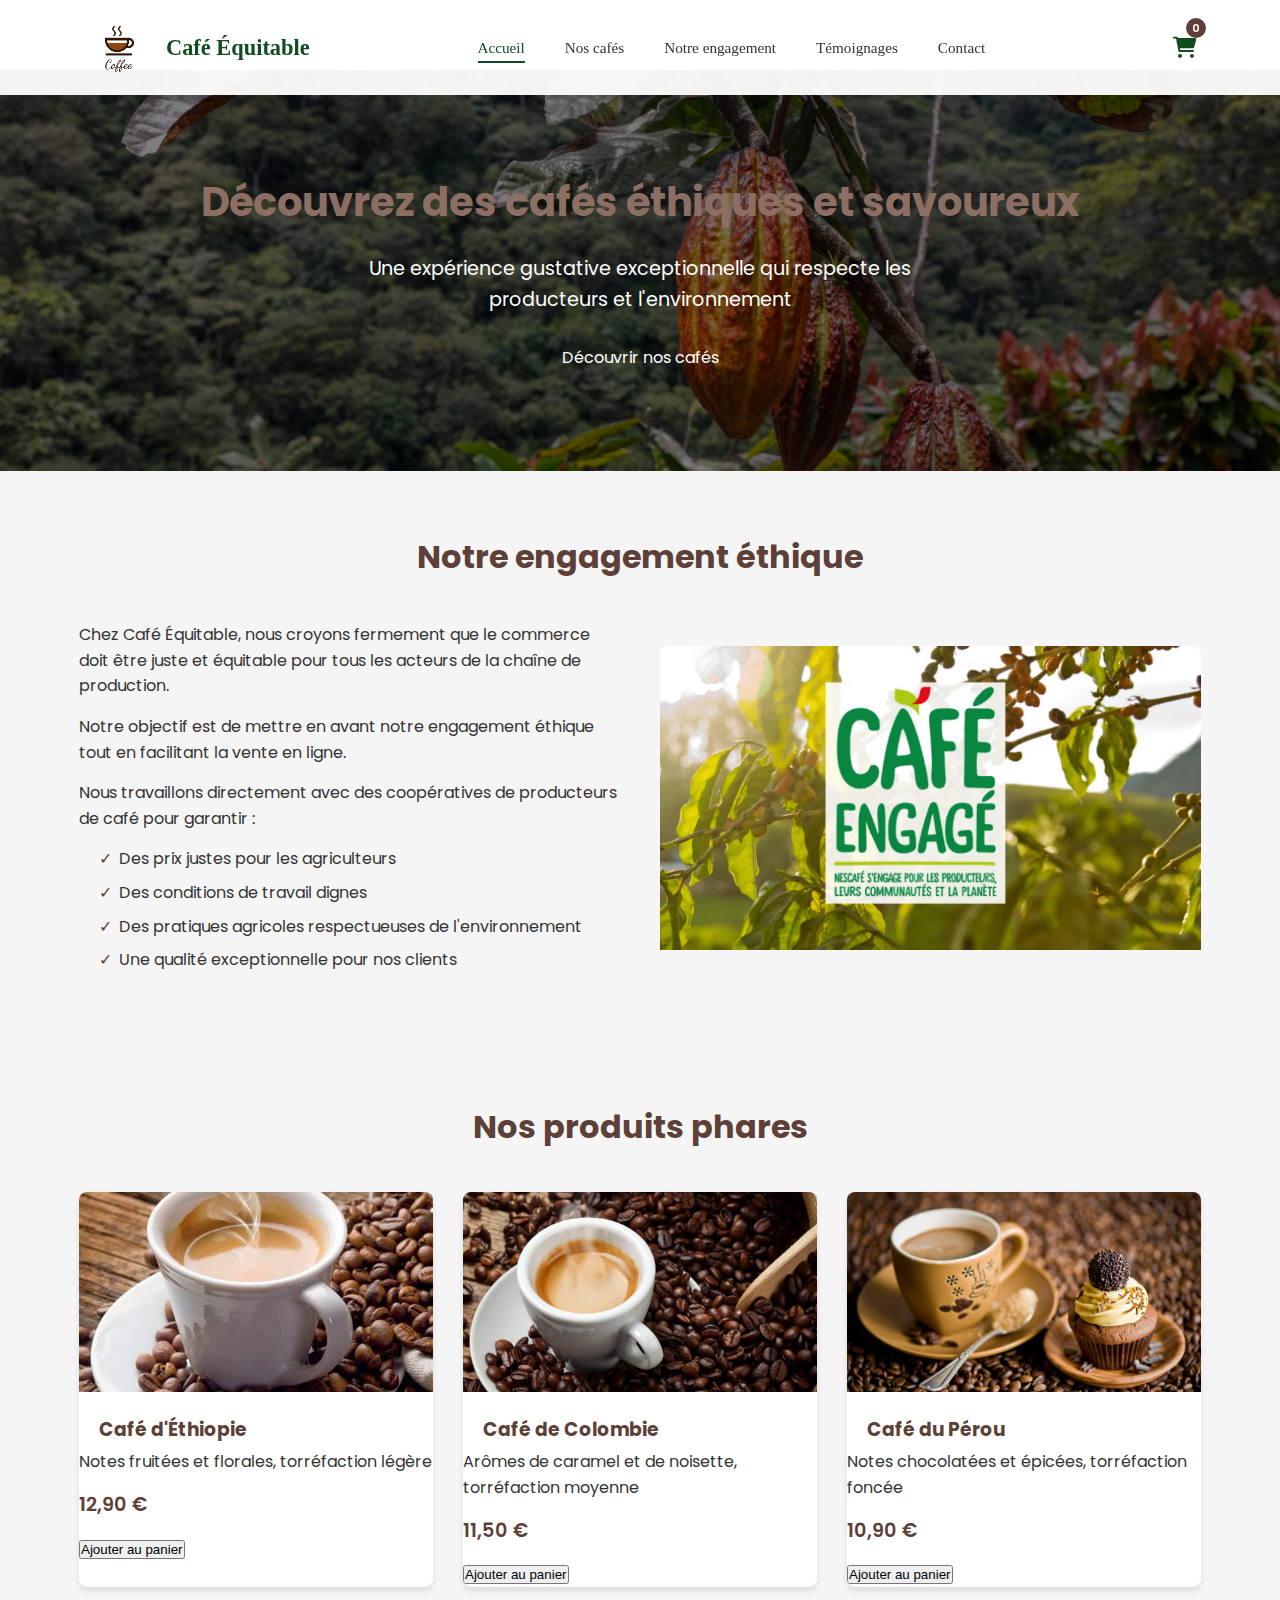
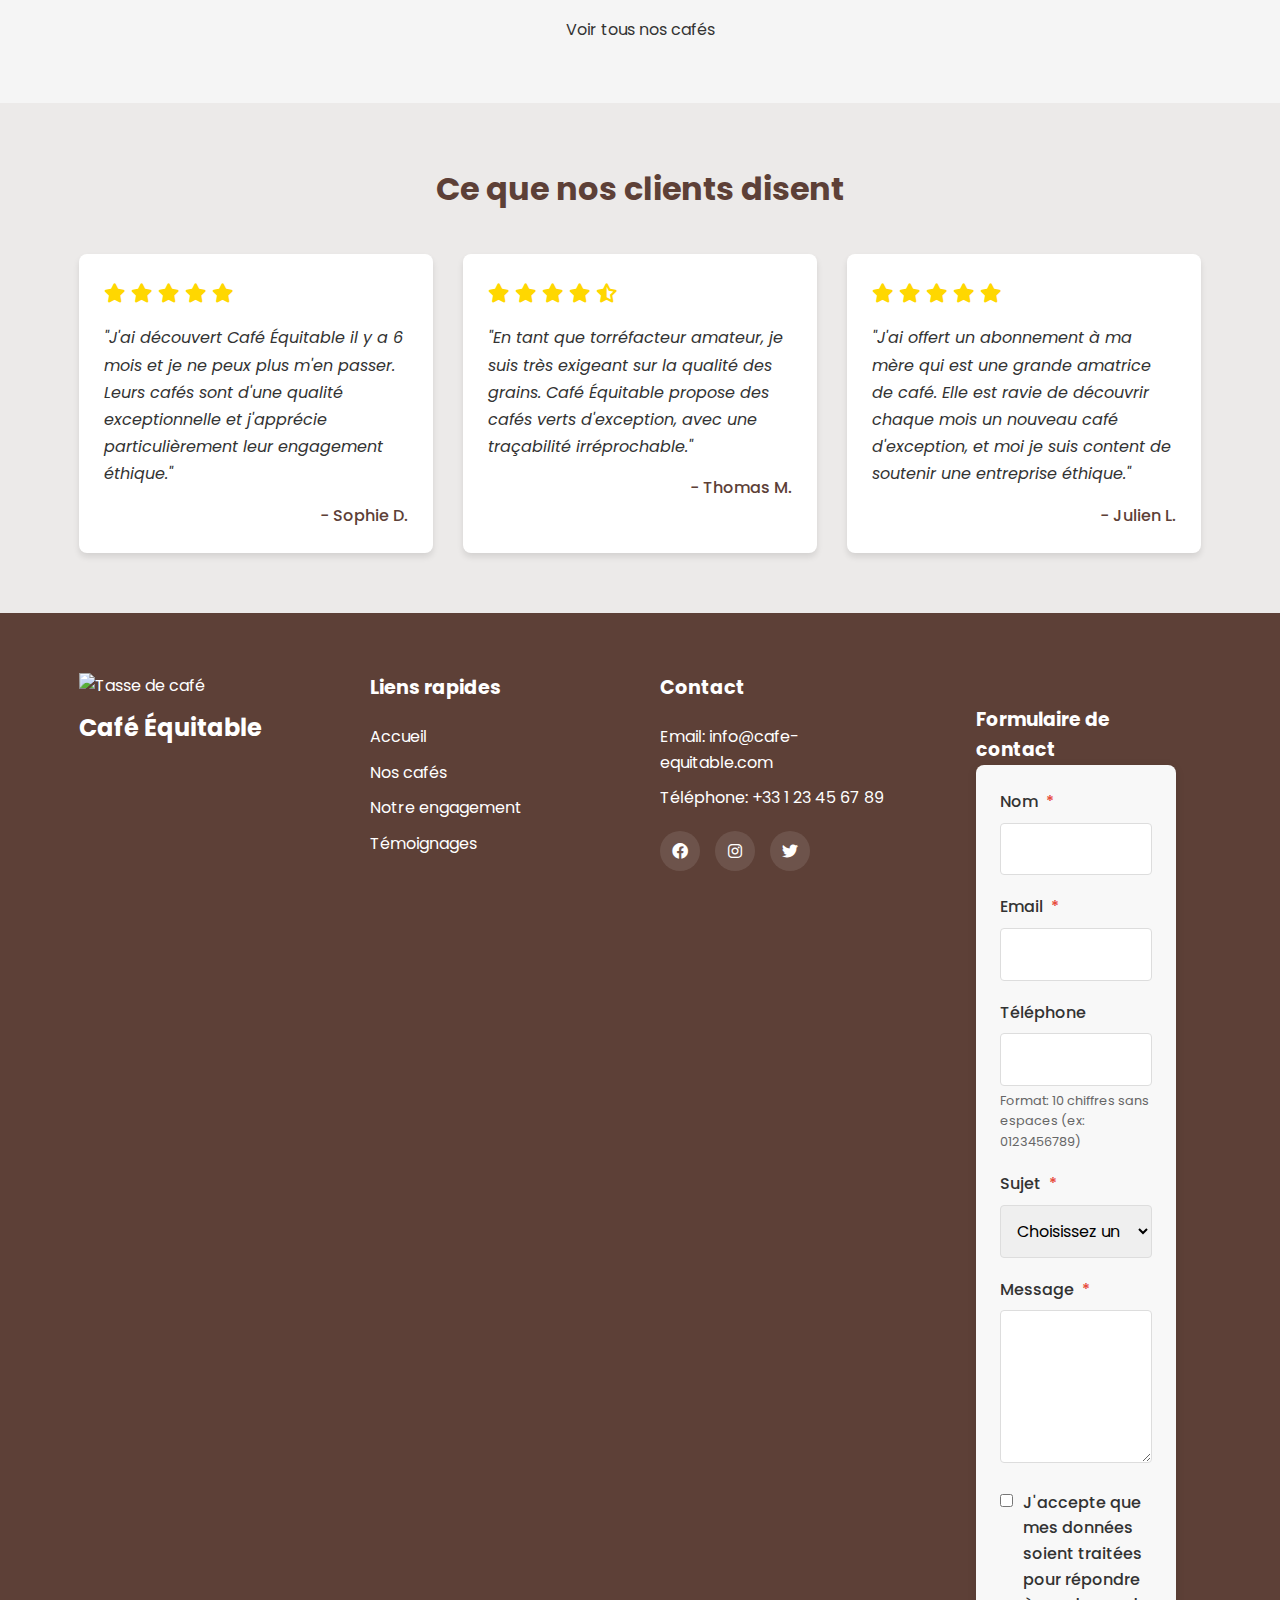
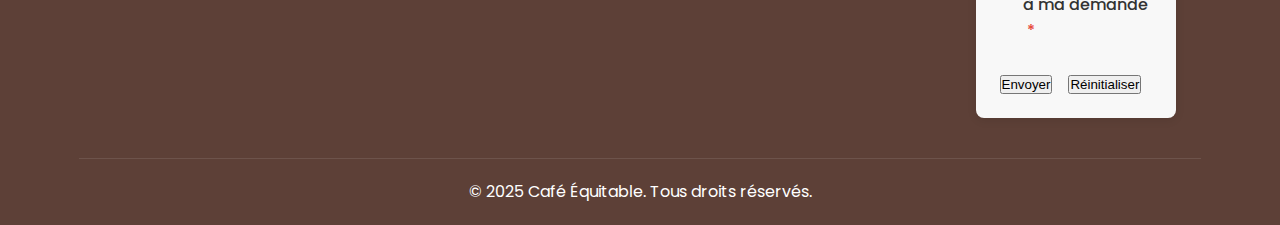
==== index.html @ 8e845d12 "form html" ====
<!DOCTYPE html>
<html lang="fr">
<head>
    <meta charset="UTF-8">
    <meta name="viewport" content="width=device-width, initial-scale=1.0">
    <title>Café Équitable - Commerce équitable et éthique</title>
    <link rel="stylesheet" href="css/styles.css">
    <link rel="stylesheet" href="./css/header.css">
    <link rel="preconnect" href="https://fonts.googleapis.com">
    <link href="https://cdn.materialdesignicons.com/7.3.67/css/materialdesignicons.min.css" rel="stylesheet">
    <link rel="preconnect" href="https://fonts.gstatic.com" crossorigin>
    <link href="https://fonts.googleapis.com/css2?family=Poppins:wght@300;400;500;600;700&display=swap" rel="stylesheet">
    <link rel="stylesheet" href="https://cdnjs.cloudflare.com/ajax/libs/font-awesome/6.0.0/css/all.min.css">

</head>
<body>
    <header>
        <div class="container">
            <div class="logo">
                <img class="logo-img" src="./css/img/logo.png" alt="" aria-hidden="true">
                <h1>Café Équitable</h1>
            </div>
            <div class="menu-toggle" id="mobile-menu">
                <span class="mdi mdi-menu"></span>
            </div>
            <nav class="navMenu">
                <ul>
                    <li><a href="index.html" class="active">Accueil</a></li>
                    <li><a href="nos-cafes.html">Nos cafés</a></li>
                    <li><a href="#about">Notre engagement</a></li>
                    <li><a href="#testimonials">Témoignages</a></li>
                    <li><a href="#contact">Contact</a></li>
                </ul>
            </nav>
            <div class="cart-icon" id="cart-icon">
                <i class="fas fa-shopping-cart"></i>
                <span class="cart-count">0</span>
            </div>
        </div>
    </header>
    <!-- Panier -->
    <!-- <div class="cart-overlay" id="cart-overlay">
        <div class="cart">
            <div class="cart-header">
                <h2>Votre panier</h2>
                <button class="close-cart" id="close-cart">
                    <i class="fas fa-times"></i>
                </button>
            </div>
            <div class="cart-items" id="cart-items">
                Les articles du panier seront ajoutés ici dynamiquement
            </div>
            <div class="cart-footer">
                <div class="cart-total">
                    <h3>Total:</h3>
                    <span id="cart-total-price">0,00 €</span>
                </div>
                <button class="btn" id="checkout-btn">Passer la commande</button>
                <button class="btn-secondary" id="clear-cart-btn">Vider le panier</button>
            </div>
        </div>
    </div> -->

    <main>
        <section class="hero">
            <div class="container">
                <h2>Découvrez des cafés éthiques et savoureux</h2>
                <p>Une expérience gustative exceptionnelle qui respecte les producteurs et l'environnement</p>
                <a href="nos-cafes.html" class="btn">Découvrir nos cafés</a>
            </div>
        </section>

        <section id="about" class="about">
            <div class="container">
                <h2>Notre engagement éthique</h2>
                <div class="about-content">
                    <div class="about-text">
                        <p>Chez Café Équitable, nous croyons fermement que le commerce doit être juste et équitable pour tous les acteurs de la chaîne de production.</p>
                        <p>Notre objectif est de mettre en avant notre engagement éthique tout en facilitant la vente en ligne.</p>
                        <p>Nous travaillons directement avec des coopératives de producteurs de café pour garantir :</p>
                        <ul>
                            <li>Des prix justes pour les agriculteurs</li>
                            <li>Des conditions de travail dignes</li>
                            <li>Des pratiques agricoles respectueuses de l'environnement</li>
                            <li>Une qualité exceptionnelle pour nos clients</li>
                        </ul>
                    </div>
                    <div class="about-image">
                        <img src="./css/img/engagement.jpg" alt="" aria-hidden="true">
                    </div>
                </div>
            </div>
        </section>

        <section class="featured-products">
            <div class="container">
                <h2>Nos produits phares</h2>
                <div class="products-grid">
                    <div class="product-card">
                        <img src="./css/img/cafe1.jpg" alt="" aria-hidden="true">
                        <h3>Café d'Éthiopie</h3>
                        <p>Notes fruitées et florales, torréfaction légère</p>
                        <p class="product-price">12,90 €</p>
                        <button class="btn- " >Ajouter au panier</button>
                    </div>
                    <div class="product-card">
                        <img src="./css/img/cafe2.jpg" alt="" aria-hidden="true">
                        <h3>Café de Colombie</h3>
                        <p>Arômes de caramel et de noisette, torréfaction moyenne</p>
                        <p class="product-price">11,50 €</p>
                        <button class="btn-secondary " >Ajouter au panier</button>
                    </div>
                    <div class="product-card">
                        <img src="./css/img/cafe3.jpg" alt="" aria-hidden="true">
                        <h3>Café du Pérou</h3>
                        <p>Notes chocolatées et épicées, torréfaction foncée</p>
                        <p class="product-price">10,90 €</p>
                        <button class="btn-secondary " >Ajouter au panier</button>
                    </div>
                </div>
                <div class="text-center">
                    <a href="nos-cafes.html" class="btn">Voir tous nos cafés</a>
                </div>
            </div>
        </section>

        <section id="testimonials" class="testimonials">
            <div class="container">
                <h2>Ce que nos clients disent</h2>
                <div class="testimonials-grid">
                    <div class="testimonial-card">
                        <div class="testimonial-rating">
                            <i class="fas fa-star"></i>
                            <i class="fas fa-star"></i>
                            <i class="fas fa-star"></i>
                            <i class="fas fa-star"></i>
                            <i class="fas fa-star"></i>
                        </div>
                        <p class="testimonial-content">"J'ai découvert Café Équitable il y a 6 mois et je ne peux plus m'en passer. Leurs cafés sont d'une qualité exceptionnelle et j'apprécie particulièrement leur engagement éthique."</p>
                        <p class="testimonial-author">- Sophie D.</p>
                    </div>
                    <div class="testimonial-card">
                        <div class="testimonial-rating">
                            <i class="fas fa-star"></i>
                            <i class="fas fa-star"></i>
                            <i class="fas fa-star"></i>
                            <i class="fas fa-star"></i>
                            <i class="fas fa-star-half-alt"></i>
                        </div>
                        <p class="testimonial-content">"En tant que torréfacteur amateur, je suis très exigeant sur la qualité des grains. Café Équitable propose des cafés verts d'exception, avec une traçabilité irréprochable."</p>
                        <p class="testimonial-author">- Thomas M.</p>
                    </div>
                    <div class="testimonial-card">
                        <div class="testimonial-rating">
                            <i class="fas fa-star"></i>
                            <i class="fas fa-star"></i>
                            <i class="fas fa-star"></i>
                            <i class="fas fa-star"></i>
                            <i class="fas fa-star"></i>
                        </div>
                        <p class="testimonial-content">"J'ai offert un abonnement à ma mère qui est une grande amatrice de café. Elle est ravie de découvrir chaque mois un nouveau café d'exception, et moi je suis content de soutenir une entreprise éthique."</p>
                        <p class="testimonial-author">- Julien L.</p>
                    </div>
                </div>
            </div>
        </section>
    </main>

    <footer id="contact">
        <div class="container">
            <div class="footer-content">
                <div class="footer-logo">
                    <img src="images/logo.png" alt="Tasse de café" class="logo-img">
                    <h2>Café Équitable</h2>
                </div>
                <div class="footer-links">
                    <h3>Liens rapides</h3>
                    <ul>
                        <li><a href="index.html">Accueil</a></li>
                        <li><a href="nos-cafes.html">Nos cafés</a></li>
                        <li><a href="#about">Notre engagement</a></li>
                        <li><a href="#testimonials">Témoignages</a></li>
                    </ul>
                </div>
                <div class="footer-contact">
                    <h3>Contact</h3>
                    <p>Email: info@cafe-equitable.com</p>
                    <p>Téléphone: +33 1 23 45 67 89</p>
                    <div class="social-media">
                        <a href="#" aria-label="Facebook"><i class="fab fa-facebook"></i></a>
                        <a href="#" aria-label="Instagram"><i class="fab fa-instagram"></i></a>
                        <a href="#" aria-label="Twitter"><i class="fab fa-twitter"></i></a>
                    </div>
                </div>
                
                <div class="contact-form-container">
                    <h3>Formulaire de contact</h3>
                    <form id="contact-form" class="contact-form" novalidate>
                        <div class="form-group">
                            <label for="name" id="name-label">Nom <span class="required" aria-hidden="true">*</span></label>
                            <input type="text" id="name" name="name" autocomplete="name" required aria-required="true" aria-describedby="name-error">
                            <div id="name-error" class="error-message" aria-live="polite"></div>
                        </div>
                        
                        <div class="form-group">
                            <label for="email" id="email-label">Email <span class="required" aria-hidden="true">*</span></label>
                            <input type="email" id="email" name="email" autocomplete="email" required aria-required="true" aria-describedby="email-error">
                            <div id="email-error" class="error-message" aria-live="polite"></div>
                        </div>
                        
                        <div class="form-group">
                            <label for="phone" id="phone-label">Téléphone</label>
                            <input type="tel" id="phone" name="phone" autocomplete="tel" pattern="[0-9]{10}" aria-describedby="phone-error phone-format">
                            <div id="phone-format" class="format-hint">Format: 10 chiffres sans espaces (ex: 0123456789)</div>
                            <div id="phone-error" class="error-message" aria-live="polite"></div>
                        </div>
                        
                        <div class="form-group">
                            <label for="subject" id="subject-label">Sujet <span class="required" aria-hidden="true">*</span></label>
                            <select id="subject" name="subject" required aria-required="true" aria-describedby="subject-error">
                                <option value="" disabled selected>Choisissez un sujet</option>
                                <option value="information">Demande d'information</option>
                                <option value="commande">Question sur une commande</option>
                                <option value="partenariat">Proposition de partenariat</option>
                                <option value="autre">Autre</option>
                            </select>
                            <div id="subject-error" class="error-message" aria-live="polite"></div>
                        </div>
                        
                        <div class="form-group">
                            <label for="message" id="message-label">Message <span class="required" aria-hidden="true">*</span></label>
                            <textarea id="message" name="message" rows="5" required aria-required="true" aria-describedby="message-error"></textarea>
                            <div id="message-error" class="error-message" aria-live="polite"></div>
                        </div>
                        
                        <div class="form-group">
                            <div class="checkbox-container">
                                <input type="checkbox" id="consent" name="consent" required aria-required="true" aria-describedby="consent-error">
                                <label for="consent" id="consent-label">J'accepte que mes données soient traitées pour répondre à ma demande <span class="required" aria-hidden="true">*</span></label>
                            </div>
                            <div id="consent-error" class="error-message" aria-live="polite"></div>
                        </div>
                        
                        <div class="form-actions">
                            <button type="submit" class="btn">Envoyer</button>
                            <button type="reset" class="btn-secondary">Réinitialiser</button>
                        </div>
                        
                        <div id="form-success" class="success-message" aria-live="assertive" hidden>Votre message a été envoyé avec succès ! Nous vous répondrons dans les plus brefs délais.</div>
                        <div id="form-error" class="form-error-message" aria-live="assertive" hidden>Une erreur s'est produite lors de l'envoi du formulaire. Veuillez réessayer.</div>
                    </form>
                </div>
            </div>
            <div class="footer-bottom">
                <p>&copy; 2025 Café Équitable. Tous droits réservés.</p>
            </div>
        </div>
    </footer>

    <!-- <a href="#" class="scroll-top" id="scroll-top">
        <i class="fas fa-arrow-up"></i>
    </a> -->

    <script src="js/main.js"></script>
    <script src="js/form-validation.js"></script>
</body>
</html>
---- css/styles.css ----
/* Ajustement pour le contenu sous le header fixe */
main {
    padding-top: 70px;
}



/* Hero section */
.hero {
    background-image: linear-gradient(rgba(0, 0, 0, 0.5), rgba(0, 0, 0, 0.5)), url('./img/foret\ cacao.jpg');
    background-size: cover;
    background-position: center;
    color: var(--light-text);
    text-align: center;
    padding: 100px 0;
}

.hero h2 {
    color: var(--secondary-color);
    font-size: 2.5rem;
    margin-bottom: 20px;
}

.hero p {
    font-size: 1.2rem;
    margin-bottom: 30px;
    max-width: 600px;
    margin-left: auto;
    margin-right: auto;
}

/* Sections générales */
section {
    padding: 60px 0;
}

section h2 {
    text-align: center;
    margin-bottom: 40px;
    color: var(--primary-color);
    font-size: 2rem;
}

/* About section */
.about-content {
    display: flex;
    align-items: center;
    gap: 40px;
}

.about-text {
    flex: 1;
}

.about-image {
    flex: 1;
    border-radius: var(--border-radius);
    overflow: hidden;
}

.about-text p {
    margin-bottom: 15px;
}

.about-text ul {
    margin-left: 20px;
    margin-top: 15px;
}

.about-text li {
    margin-bottom: 8px;
    position: relative;
    padding-left: 20px;
}

.about-text li::before {
    content: "✓";
    color: var(--primary-color);
    position: absolute;
    left: 0;
}

/* Featured products section */
.products-grid {
    display: grid;
    grid-template-columns: repeat(auto-fill, minmax(300px, 1fr));
    gap: 30px;
}

.product-card {
    background-color: var(--light-text);
    border-radius: var(--border-radius);
    overflow: hidden;
    box-shadow: var(--box-shadow);
    transition: var(--transition);
    cursor: pointer;
}

.product-card:hover {
    transform: translateY(-5px);
    box-shadow: 0 10px 20px rgba(0, 0, 0, 0.1);
}

.product-card img {
    width: 100%;
    height: 200px;
    object-fit: cover;
}

.product-card h3 {
    padding: 15px 20px 5px;
    color: var(--primary-color);
}

/* Testimonials section */
.testimonials {
    background-color: rgba(161, 136, 127, 0.1);
}

.testimonials-grid {
    display: grid;
    grid-template-columns: repeat(auto-fill, minmax(300px, 1fr));
    gap: 30px;
}

.testimonial-card {
    background-color: var(--light-text);
    border-radius: var(--border-radius);
    padding: 25px;
    box-shadow: var(--box-shadow);
    transition: var(--transition);
}

.testimonial-card:hover {
    transform: translateY(-5px);
    box-shadow: 0 10px 20px rgba(0, 0, 0, 0.1);
}

.testimonial-rating {
    color: #FFD700;
    font-size: 1.2rem;
    margin-bottom: 15px;
}

.testimonial-content {
    font-style: italic;
    margin-bottom: 15px;
    line-height: 1.7;
}

.testimonial-author {
    text-align: right;
    font-weight: 500;
    color: var(--primary-color);
}

/* Footer */
footer {
    background-color: var(--primary-color);
    color: var(--light-text);
    padding: 60px 0 20px;
}

.footer-content {
    display: grid;
    grid-template-columns: repeat(auto-fit, minmax(200px, 1fr));
    gap: 40px;
    margin-bottom: 40px;
}

.footer-logo h2 {
    margin-top: 10px;
}

.footer-links h3, .footer-contact h3 {
    margin-bottom: 20px;
    font-size: 1.2rem;
}

.footer-links ul li {
    margin-bottom: 10px;
}

.footer-links a:hover {
    opacity: 0.8;
}

.footer-contact p {
    margin-bottom: 10px;
}

.social-media {
    display: flex;
    gap: 15px;
    margin-top: 20px;
}

.social-media a {
    display: flex;
    align-items: center;
    justify-content: center;
    width: 40px;
    height: 40px;
    background-color: rgba(255, 255, 255, 0.1);
    border-radius: 50%;
    transition: var(--transition);
}

.social-media a:hover {
    background-color: rgba(255, 255, 255, 0.2);
    transform: translateY(-3px);
}

.footer-bottom {
    text-align: center;
    padding-top: 20px;
    border-top: 1px solid rgba(255, 255, 255, 0.1);
}

/* Page Nos cafés */
.page-header {
    background-color: var(--primary-color);
    color: var(--light-text);
    text-align: center;
    padding: 60px 0;
}

.filters {
    background-color: var(--light-text);
    padding: 30px 0;
    box-shadow: var(--box-shadow);
}

.filter-options {
    display: flex;
    flex-wrap: wrap;
    gap: 20px;
    align-items: flex-end;
}

.filter-group {
    flex: 1;
    min-width: 200px;
}

.filter-group label {
    display: block;
    margin-bottom: 8px;
    font-weight: 500;
}

.filter-group select {
    width: 100%;
    padding: 10px;
    border-radius: var(--border-radius);
    border: 1px solid #ddd;
    background-color: var(--light-text);
    font-family: inherit;
}

.products {
    padding-top: 40px;
}

.product-description {
    margin-bottom: 15px;
}

.product-details {
    font-size: 0.9rem;
    margin-bottom: 5px;
}

.product-price {
    font-weight: 600;
    color: var(--primary-color);
    font-size: 1.2rem;
    margin: 15px 0;
}

/* Popup styles */
.product-popup-overlay {
    display: none;
    position: fixed;
    top: 0;
    left: 0;
    width: 100%;
    height: 100%;
    background-color: rgba(0, 0, 0, 0.7);
    z-index: 1000;
    justify-content: center;
    align-items: center;
}

.product-popup {
    background-color: white;
    padding: 2rem;
    border-radius: var(--border-radius);
    max-width: 600px;
    width: 90%;
    position: relative;
    max-height: 90vh;
    overflow-y: auto;
}

.product-popup img {
    width: 100%;
    height: 300px;
    object-fit: cover;
    border-radius: var(--border-radius);
    margin-bottom: 1rem;
}

.product-popup h3 {
    font-size: 1.8rem;
    color: var(--primary-color);
    margin-bottom: 1rem;
}

.product-popup .product-description {
    margin-bottom: 1.5rem;
    line-height: 1.6;
    color: var(--text-color);
}

.product-popup .product-details {
    margin-bottom: 0.5rem;
    color: var(--text-color);
}

.product-popup .product-price {
    font-size: 1.4rem;
    font-weight: 600;
    color: var(--primary-color);
    margin: 1.5rem 0;
}

.product-popup .btn-secondary {
    width: 100%;
    margin-top: 1rem;
}

.close-popup {
    position: absolute;
    top: 1rem;
    right: 1rem;
    background: none;
    border: none;
    font-size: 1.5rem;
    cursor: pointer;
    color: var(--text-color);
    z-index: 1;
}

.close-popup:hover {
    color: var(--primary-color);
}

/* Animations pour le popup */
@keyframes fadeIn {
    from {
        opacity: 0;
    }
    to {
        opacity: 1;
    }
}

.product-popup-overlay.active {
    display: flex;
    animation: fadeIn 0.3s ease-in-out;
}

/* Animation pour l'ajout au panier */
.added-to-cart {
    animation: pulse 0.7s;
}

@keyframes pulse {
    0% {
        transform: scale(1);
    }
    50% {
        transform: scale(1.05);
    }
    100% {
        transform: scale(1);
    }
}

/* Message d'absence de résultats */
.no-results {
    text-align: center;
    padding: 30px;
    font-size: 1.1rem;
    color: var(--text-color);
}

/* Responsive */
/* Tablettes et écrans moyens */
@media (max-width: 992px) {
    .hero h2 {
        font-size: 2.2rem;
    }
    
    .about-content {
        gap: 30px;
    }
    
    .products-grid {
        grid-template-columns: repeat(auto-fill, minmax(250px, 1fr));
    }
    
    .testimonials-grid {
        grid-template-columns: repeat(auto-fill, minmax(250px, 1fr));
    }
}

/* Tablettes et mobiles */
@media (max-width: 768px) {
    header .container {
        flex-direction: row;
        flex-wrap: wrap;
    }
    
    .menu-toggle {
        display: flex;
    }
    
    nav {
        position: fixed;
        top: 0;
        right: -100%;
        width: 80%;
        max-width: 300px;
        height: 100vh;
        background-color: var(--light-text);
        box-shadow: -5px 0 15px rgba(0, 0, 0, 0.1);
        transition: var(--transition);
        z-index: 100;
        padding: 80px 20px 20px;
        overflow-y: auto;
    }
    
    nav.active {
        right: 0;
    }
    
    nav ul {
        flex-direction: column;
        gap: 15px;
    }
    
    nav ul li {
        width: 100%;
    }
    
    nav ul li a {
        display: block;
        padding: 10px;
        width: 100%;
    }
    
    .menu-toggle.active .bar:nth-child(1) {
        transform: translateY(9px) rotate(45deg);
    }
    
    .menu-toggle.active .bar:nth-child(2) {
        opacity: 0;
    }
    
    .menu-toggle.active .bar:nth-child(3) {
        transform: translateY(-9px) rotate(-45deg);
    }
    
    .about-content {
        flex-direction: column;
    }
    
    .hero {
        padding: 80px 0;
    }
    
    .hero h2 {
        font-size: 2rem;
    }
    
    .filter-options {
        flex-direction: column;
        align-items: stretch;
    }
    
    .filter-group {
        width: 100%;
    }
    
    .scroll-top {
        bottom: 20px;
        right: 20px;
        width: 40px;
        height: 40px;
    }
    
    section {
        padding: 40px 0;
    }
    
    .footer-content {
        grid-template-columns: 1fr;
        text-align: center;
    }
    
    .footer-logo {
        display: flex;
        flex-direction: column;
        align-items: center;
    }
    
    .social-media {
        justify-content: center;
    }
}

/* Petits mobiles */
@media (max-width: 480px) {
    .logo h1 {
        font-size: 1.5rem;
    }
    
    .product-card {
        min-width: 100%;
    }
    
    .hero {
        padding: 60px 0;
    }
    
    .hero h2 {
        font-size: 1.8rem;
    }
    
    section h2 {
        font-size: 1.6rem;
    }
    
    .btn, .btn-secondary {
        padding: 10px 20px;
        font-size: 0.9rem;
    }
}

/* Media queries spécifiques pour les appareils */

/* iPhone SE, iPhone XR, iPhone 12 Pro */
@media only screen and (min-device-width: 320px) and (max-device-width: 428px) and (-webkit-min-device-pixel-ratio: 2) {
    .container {
        width: 95%;
        padding: 0 10px;
    }
    
    .hero h2 {
        font-size: 1.6rem;
    }
    
    .product-card img {
        height: 180px;
    }
    
    .scroll-top {
        width: 35px;
        height: 35px;
    }
}

/* iPhone 14 Pro Max */
@media only screen and (min-device-width: 428px) and (max-device-width: 430px) and (-webkit-min-device-pixel-ratio: 3) {
    .hero h2 {
        font-size: 1.7rem;
    }
    
    .product-card img {
        height: 190px;
    }
}

/* Pixel 7 */
@media only screen and (min-device-width: 412px) and (max-device-width: 414px) and (-webkit-min-device-pixel-ratio: 2.6) {
    .hero {
        padding: 65px 0;
    }
    
    .product-card img {
        height: 185px;
    }
}

/* Samsung Galaxy S8+, S20 Ultra */
@media only screen and (min-device-width: 360px) and (max-device-width: 412px) and (-webkit-min-device-pixel-ratio: 3) {
    .logo h1 {
        font-size: 1.4rem;
    }
    
    .hero h2 {
        font-size: 1.6rem;
    }
    
    .product-card img {
        height: 170px;
    }
}

/* iPad Mini, iPad Air */
@media only screen and (min-device-width: 768px) and (max-device-width: 834px) and (-webkit-min-device-pixel-ratio: 2) {
    .products-grid {
        grid-template-columns: repeat(2, 1fr);
    }
    
    .testimonials-grid {
        grid-template-columns: repeat(2, 1fr);
    }
    
    .about-content {
        flex-direction: row;
    }
}

/* iPad Pro */
@media only screen and (min-device-width: 1024px) and (max-device-width: 1366px) and (-webkit-min-device-pixel-ratio: 2) {
    .products-grid {
        grid-template-columns: repeat(3, 1fr);
    }
    
    .testimonials-grid {
        grid-template-columns: repeat(3, 1fr);
    }
}

/* Surface Pro 7, Surface Duo */
@media only screen and (min-device-width: 720px) and (max-device-width: 1080px) and (-webkit-min-device-pixel-ratio: 2) {
    .products-grid {
        grid-template-columns: repeat(2, 1fr);
    }
    
    .about-content {
        gap: 25px;
    }
}

/* Galaxy Z Fold 5, Asus Zenbook Fold */
@media only screen and (min-device-width: 280px) and (max-device-width: 717px) and (-webkit-min-device-pixel-ratio: 3) {
    /* Styles pour l'écran extérieur plié */
    .logo h1 {
        font-size: 1.3rem;
    }
    
    .product-card img {
        height: 160px;
    }
}

@media only screen and (min-device-width: 717px) and (max-device-width: 1280px) and (-webkit-min-device-pixel-ratio: 3) {
    /* Styles pour l'écran déplié */
    .products-grid {
        grid-template-columns: repeat(2, 1fr);
    }
}

/* Samsung Galaxy A51/71 */
@media only screen and (min-device-width: 412px) and (max-device-width: 414px) and (-webkit-min-device-pixel-ratio: 2.6) {
    .hero h2 {
        font-size: 1.7rem;
    }
    
    .product-card img {
        height: 185px;
    }
}

/* Nest Hub, Nest Hub Max */
@media only screen and (min-device-width: 1024px) and (max-device-width: 1280px) and (-webkit-min-device-pixel-ratio: 1.5) {
    .products-grid {
        grid-template-columns: repeat(3, 1fr);
    }
    
    .testimonials-grid {
        grid-template-columns: repeat(3, 1fr);
    }
    
    .about-content {
        gap: 50px;
    }
}

/* Centrer le contenu */
.text-center {
    text-align: center;
    margin-top: 30px;
}

/* Media Queries */
@media (max-width: 1200px) {
    .container {
        width: 95%;
    }

    .products-grid {
        grid-template-columns: repeat(3, 1fr);
        gap: 20px;
    }
}

@media (max-width: 992px) {
    .products-grid {
        grid-template-columns: repeat(2, 1fr);
    }

    .footer-content {
        grid-template-columns: repeat(2, 1fr);
        gap: 30px;
    }

    .product-popup {
        width: 95%;
        margin: 20px;
    }
}

@media (max-width: 768px) {
    /* Header styles */
    header .container {
        padding: 10px 15px;
    }

    .logo h1 {
        font-size: 1.4rem;
    }

    .logo-img {
        width: 30px;
        height: 30px;
    }

    /* Navigation mobile */
    .menu-toggle {
        display: flex;
        flex-direction: column;
        gap: 4px;
        cursor: pointer;
    }

    .menu-toggle .bar {
        width: 25px;
        height: 3px;
        background-color: var(--primary-color);
        transition: var(--transition);
    }

    .menu-toggle.active .bar:nth-child(1) {
        transform: rotate(-45deg) translate(-5px, 6px);
    }

    .menu-toggle.active .bar:nth-child(2) {
        opacity: 0;
    }

    .menu-toggle.active .bar:nth-child(3) {
        transform: rotate(45deg) translate(-5px, -6px);
    }

    nav {
        position: fixed;
        top: 60px;
        left: -100%;
        width: 100%;
        height: calc(100vh - 60px);
        background-color: var(--light-text);
        transition: 0.3s ease-in-out;
        z-index: 99;
    }

    nav.active {
        left: 0;
    }

    nav ul {
        flex-direction: column;
        align-items: center;
        padding: 20px;
    }

    nav ul li {
        width: 100%;
        text-align: center;
        margin: 10px 0;
    }

    nav ul li a {
        display: block;
        padding: 10px;
        font-size: 1.1rem;
    }

    /* Filters section */
    .filter-options {
        flex-direction: column;
        gap: 15px;
    }

    .filter-group {
        width: 100%;
    }

    /* Products grid */
    .products-grid {
        grid-template-columns: 1fr;
        gap: 20px;
        padding: 10px;
    }

    .product-card {
        max-width: 100%;
    }

    /* Cart styles */
    .cart {
        width: 100%;
    }

    /* Popup styles */
    .product-popup {
        width: 95%;
        margin: 10px;
        padding: 15px;
        max-height: 95vh;
    }

    .product-popup img {
        height: 200px;
    }

    /* Footer styles */
    .footer-content {
        grid-template-columns: 1fr;
        text-align: center;
        gap: 30px;
    }

    .footer-logo, .footer-links, .footer-contact {
        align-items: center;
    }

    .social-media {
        justify-content: center;
    }
}

@media (max-width: 480px) {
    .container {
        width: 100%;
        padding: 0 10px;
    }

    .logo h1 {
        font-size: 1.2rem;
    }

    .page-header h2 {
        font-size: 1.8rem;
    }

    .product-card h3 {
        font-size: 1.2rem;
    }

    .product-popup h3 {
        font-size: 1.4rem;
    }

    .cart-header h2 {
        font-size: 1.4rem;
    }

    .btn, .btn-secondary {
        padding: 10px 20px;
        font-size: 0.9rem;
    }
}

/* Orientation landscape pour les mobiles */
@media (max-height: 500px) and (orientation: landscape) {
    .product-popup {
        display: grid;
        grid-template-columns: 1fr 1fr;
        gap: 20px;
        max-height: 85vh;
    }

    .product-popup img {
        height: 100%;
        margin-bottom: 0;
    }
}









/* Bouton de retour en haut */
/* .scroll-top {
    position: fixed;
    bottom: 30px;
    right: 30px;
    width: 50px;
    height: 50px;
    background-color: var(--primary-color);
    color: var(--light-text);
    border-radius: 50%;
    display: flex;
    justify-content: center;
    align-items: center;
    box-shadow: var(--box-shadow);
    opacity: 0;
    visibility: hidden;
    transition: var(--transition);
    z-index: 99;
} */

/* .scroll-top.active {
    opacity: 1;
    visibility: visible;
} */

/* .scroll-top:hover {
    background-color: var(--secondary-color);
    transform: translateY(-5px);
} */

/* Styles pour le formulaire de contact */
.contact-form-container {
    width: 100%;
    margin-top: 2rem;
    max-width: 100%;
}

.contact-form {
    background-color: #f8f8f8;
    padding: 1.5rem;
    border-radius: 8px;
    box-shadow: 0 2px 10px rgba(0, 0, 0, 0.1);
}

.form-group {
    margin-bottom: 1.2rem;
}

.form-group label {
    display: block;
    margin-bottom: 0.5rem;
    font-weight: 500;
    color: #333;
}

.form-group input,
.form-group select,
.form-group textarea {
    width: 100%;
    padding: 0.8rem;
    border: 1px solid #ddd;
    border-radius: 4px;
    font-family: 'Poppins', sans-serif;
    font-size: 1rem;
    transition: border-color 0.3s;
}

.form-group input:focus,
.form-group select:focus,
.form-group textarea:focus {
    border-color: #6B4226;
    outline: none;
    box-shadow: 0 0 0 3px rgba(107, 66, 38, 0.2);
}

.form-group input[aria-invalid="true"],
.form-group select[aria-invalid="true"],
.form-group textarea[aria-invalid="true"] {
    border-color: #e74c3c;
    background-color: #fff8f8;
}

.required {
    color: #e74c3c;
    margin-left: 4px;
}

.error-message {
    color: #e74c3c;
    font-size: 0.85rem;
    margin-top: 0.3rem;
    min-height: 1.2rem;
    display: none;
}

.error-message.active {
    display: block;
}

.format-hint {
    color: #666;
    font-size: 0.8rem;
    margin-top: 0.3rem;
}

.checkbox-container {
    display: flex;
    align-items: flex-start;
}

.checkbox-container input[type="checkbox"] {
    width: auto;
    margin-right: 10px;
    margin-top: 4px;
}

.form-actions {
    display: flex;
    gap: 1rem;
    margin-top: 1.5rem;
}

.success-message {
    background-color: #d4edda;
    color: #155724;
    padding: 1rem;
    border-radius: 4px;
    margin-top: 1rem;
    text-align: center;
}

.form-error-message {
    background-color: #f8d7da;
    color: #721c24;
    padding: 1rem;
    border-radius: 4px;
    margin-top: 1rem;
    text-align: center;
}

/* Styles responsifs pour le formulaire */
@media (min-width: 768px) {
    .contact-form-container {
        max-width: 90%;
        margin: 2rem auto 0;
    }
}

@media (min-width: 992px) {
    .contact-form-container {
        max-width: 85%;
        margin: 2rem auto 0;
    }
}

@media (min-width: 1200px) {
    .contact-form-container {
        max-width: 80%;
        margin: 2rem auto 0;
    }
}
---- css/header.css ----
/* Variables */
:root {
    --primary-color: #5D4037;
    --secondary-color: #8D6E63;
    --accent-color: #A1887F;
    --background-color: #F5F5F5;
    --text-color: #333333;
    --light-text: #FFFFFF;
    --border-radius: 8px;
    --box-shadow: 0 4px 6px rgba(0, 0, 0, 0.1);
    --transition: all 0.3s ease;
}




* {
    margin: 0;
    padding: 0;
    box-sizing: border-box;
}

html {
    scroll-behavior: smooth;
}

body {
    font-family: 'Poppins', sans-serif;
    line-height: 1.6;
    color: var(--text-color);
    background-color: var(--background-color);
    overflow-x: hidden;
}

body.menu-open {
    overflow: hidden;
}

.container {
    width: 90%;
    max-width: 1200px;
    margin: 0 auto;
    padding: 0 15px;
}

img {
    max-width: 100%;
    height: auto;
}

a {
    text-decoration: none;
    color: inherit;
    transition: var(--transition);
}

ul {
    list-style: none;
}

/* Boutons */
/* .btn, .btn-secondary {
    display: inline-block;
    padding: 12px 24px;
    border-radius: var(--border-radius);
    font-weight: 500;
    text-align: center;
    cursor: pointer;
    transition: var(--transition);
}

.btn {
    background-color: var(--primary-color);
    color: var(--light-text);
    border: none;
}

.btn:hover {
    background-color: var(--secondary-color);
    transform: translateY(-2px);
}

.btn-secondary {
    background-color: transparent;
    color: var(--primary-color);
    border: 2px solid var(--primary-color);
}

.btn-secondary:hover {
    background-color: var(--primary-color);
    color: var(--light-text);
    transform: translateY(-2px);
} */

/* Header styles */
header {
    background-color: rgba(255, 255, 255, 0.95);
    box-shadow: 0 2px 10px rgba(0, 0, 0, 0.1);
    position: fixed;
    width: 100%;
    top: 0;
    z-index: 1000;
    padding: 15px 0;
}

header .container {
    display: flex;
    justify-content: space-between;
    align-items: center;
    max-width: 1200px;
    margin: 0 auto;
    padding: 0 20px;
}

.logo {
    display: flex;
    align-items: center;
    gap: 12px;
    text-decoration: none;
}

.logo-img {
    width: 70px;
    height: auto;
    object-fit: contain;
}

.logo h1 {
    font-size: 1.4rem;
    color: #114B20;
    font-weight: 600;
    margin: 0;
    font-family: 'Klee One', cursive;
}

.navMenu {
    flex: 1;
    display: flex;
    justify-content: center;
}

.navMenu ul {
    display: flex;
    gap: 40px;
    margin: 0;
    padding: 0;
    list-style: none;
}

.navMenu ul li a {
    color: #333;
    text-decoration: none;
    font-weight: 500;
    font-size: 0.95rem;
    padding: 5px 0;
    position: relative;
    transition: color 0.3s ease;
    font-family: 'Klee One', cursive;
}

.navMenu ul li a:hover,
.navMenu ul li a.active {
    color: #114B20;
}

.navMenu ul li a::after {
    content: '';
    position: absolute;
    bottom: -2px;
    left: 0;
    width: 0;
    height: 2px;
    background-color: #114B20;
    transition: width 0.3s ease;
}

.navMenu ul li a:hover::after,
.navMenu ul li a.active::after {
    width: 100%;
}

.cart-icon {
    position: relative;
    cursor: pointer;
    margin-left: 20px;
}

.cart-icon i {
    font-size: 1.3rem;
    color: #114B20;
}

.cart-count {
    position: absolute;
    top: -8px;
    right: -10px;
    /* background-color: #114B20; */
    color: white;
    font-size: 0.7rem;
    font-weight: 600;
    width: 18px;
    height: 18px;
    border-radius: 50%;
    display: flex;
    align-items: center;
    justify-content: center;
}


/* mobile version */
.menu-toggle {
    display: none;
    flex-direction: column;
    gap: 4px;
    cursor: pointer;
    padding: 5px;
}

.menu-toggle .bar {
    width: 22px;
    height: 2px;
    background-color: #114B20;
    transition: 0.3s ease;
}


/* Icône du panier */
.cart-icon {
    position: relative;
    cursor: pointer;
    font-size: 1.5rem;
    color: var(--primary-color);
    margin-left: 20px;
    transition: var(--transition);
}

.cart-icon:hover {
    transform: scale(1.1);
}

.cart-count {
    position: absolute;
    top: -10px;
    right: -10px;
    background-color: var(--primary-color);
    color: var(--light-text);
    font-size: 0.7rem;
    width: 20px;
    height: 20px;
    border-radius: 50%;
    display: flex;
    justify-content: center;
    align-items: center;
    font-weight: 600;
}































@media (max-width: 768px) {
    header {
        padding: 12px 0;
    }

    .container{
        flex-direction: row;
    }

    .menu-toggle {
        display: flex;
        order: 1;
    }

    .logo {
        order: 2;
    }

    .logo-img{
        height: 50px;
    }

    .logo h1{
        font-size: 15px;
    }

    .cart-icon {
        order: 3;
        margin-left: 0;
    }

    nav {
        position: fixed;
        top: 62px;
        left: -100%;
        width: 100%;
        height: calc(100vh - 62px);
        background-color: white;
        transition: 0.3s ease-in-out;
        opacity: 0;
    }

    nav.active {
        left: 0;
        opacity: 1;
    }

    nav ul {
        flex-direction: column;
        align-items: center;
        padding: 40px 20px;
        gap: 25px;
    }

    nav ul li {
        width: 100%;
        text-align: center;
    }

    nav ul li a {
        font-size: 1.1rem;
        display: block;
        padding: 10px;
    }

    .menu-toggle.active .bar:nth-child(1) {
        transform: rotate(-45deg) translate(-5px, 5px);
    }

    .menu-toggle.active .bar:nth-child(2) {
        opacity: 0;
    }

    .menu-toggle.active .bar:nth-child(3) {
        transform: rotate(45deg) translate(-5px, -5px);
    }
}





/* Menu burger pour mobile */
.menu-toggle {
    display: none;
    flex-direction: column;
    justify-content: space-between;
    width: 30px;
    height: 21px;
    cursor: pointer;
    z-index: 200;
}

.menu-toggle .bar {
    height: 3px;
    width: 100%;
    background-color: var(--primary-color);
    border-radius: 10px;
    transition: var(--transition);
}
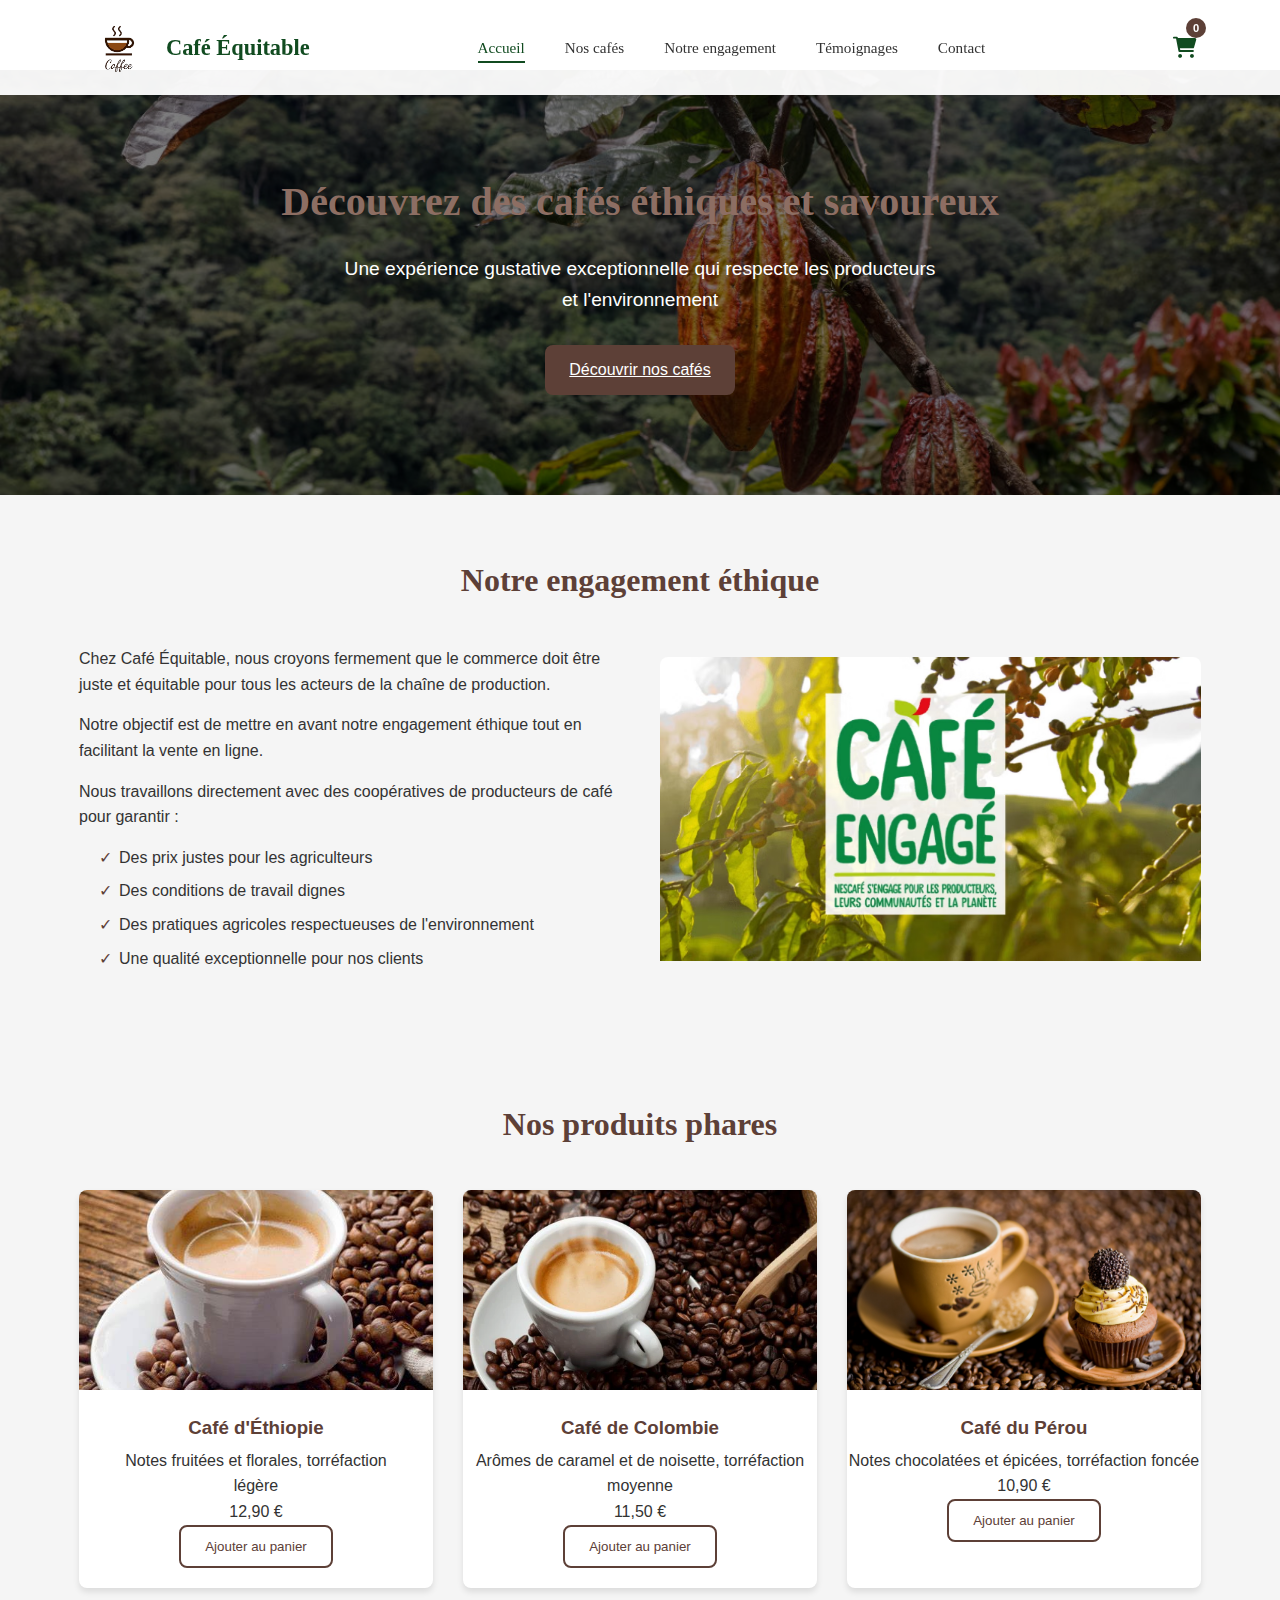
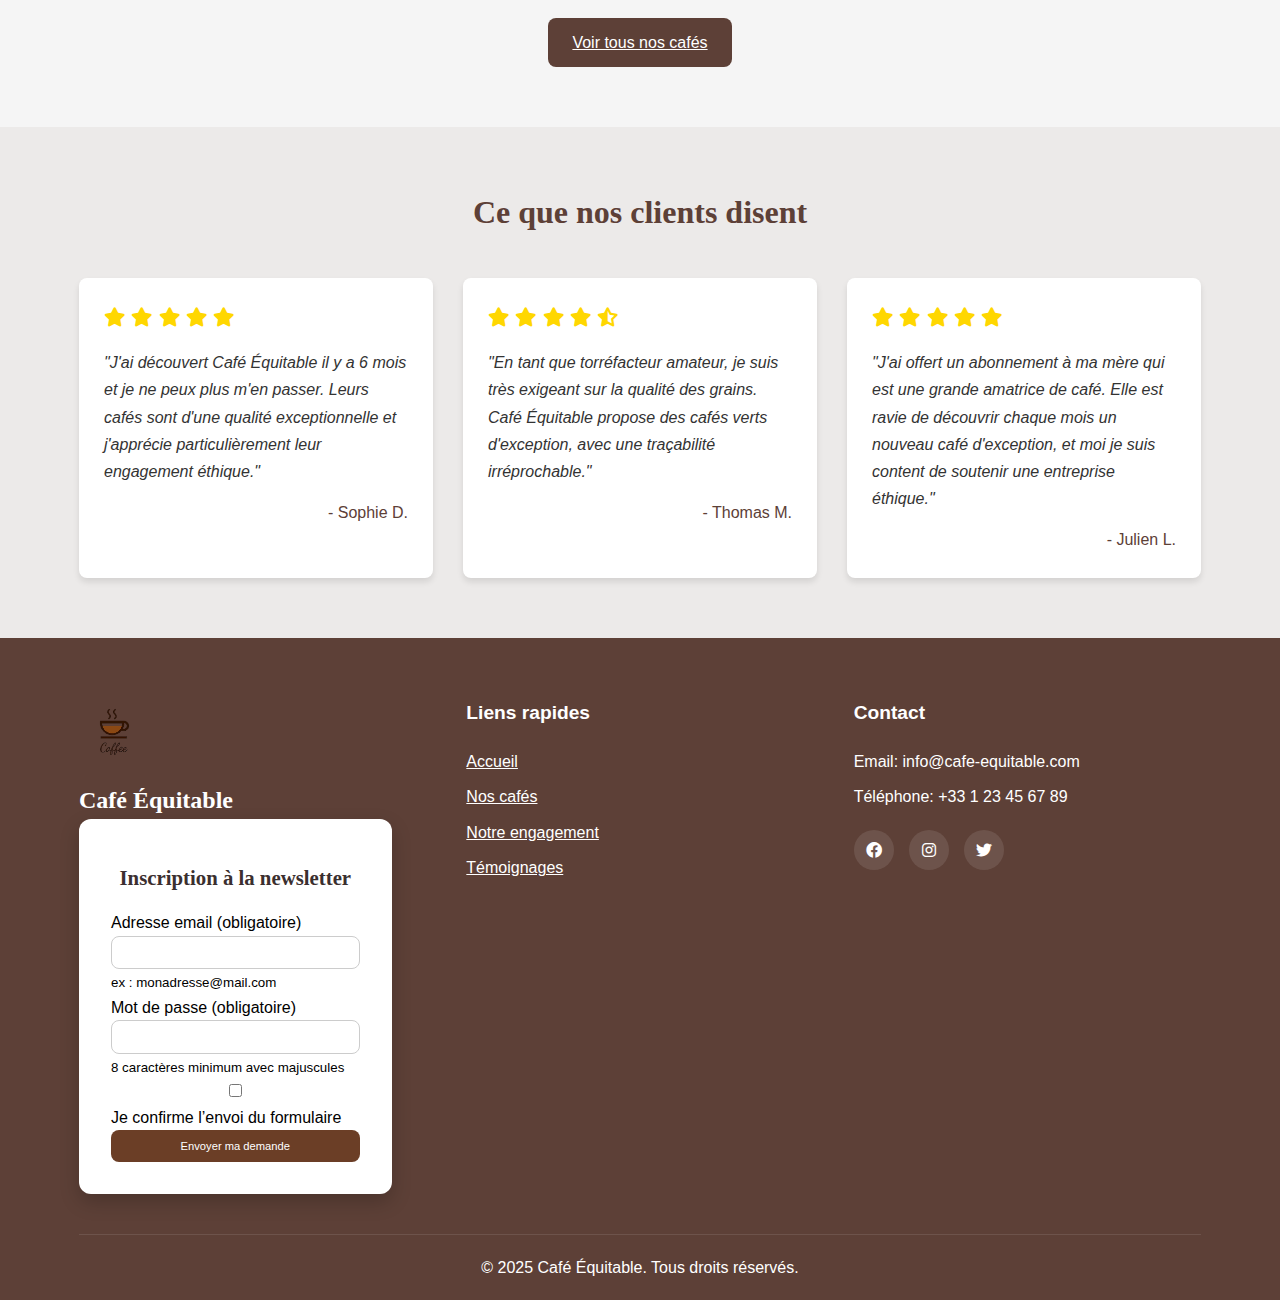
==== commit 24af23ff: "page fini" ====
--- a/index.html
+++ b/index.html
@@ -6,12 +6,12 @@
     <title>Café Équitable - Commerce équitable et éthique</title>
     <link rel="stylesheet" href="css/styles.css">
     <link rel="stylesheet" href="./css/header.css">
+    <link rel="stylesheet" href="./css/newsletter.css">
     <link rel="preconnect" href="https://fonts.googleapis.com">
     <link href="https://cdn.materialdesignicons.com/7.3.67/css/materialdesignicons.min.css" rel="stylesheet">
     <link rel="preconnect" href="https://fonts.gstatic.com" crossorigin>
     <link href="https://fonts.googleapis.com/css2?family=Poppins:wght@300;400;500;600;700&display=swap" rel="stylesheet">
     <link rel="stylesheet" href="https://cdnjs.cloudflare.com/ajax/libs/font-awesome/6.0.0/css/all.min.css">
-
 </head>
 <body>
     <header>
@@ -38,6 +38,81 @@
             </div>
         </div>
     </header>
+
+
+
+
+
+
+
+
+
+
+
+
+
+
+
+
+
+
+
+
+
+
+
+
+
+
+
+
+
+
+
+
+
+
+
+
+
+
+
+
+
+
+
+
+
+
+
+
+
+
+
+
+
+
+
+
+
+
+
+
+
+
+
+
+
+
+
+
+
+
+
+
+
+
+
     <!-- Panier -->
     <!-- <div class="cart-overlay" id="cart-overlay">
         <div class="cart">
@@ -61,6 +136,24 @@
         </div>
     </div> -->
 
+
+
+
+
+
+
+
+
+
+
+
+
+
+
+
+
+
+
     <main>
         <section class="hero">
             <div class="container">
@@ -69,6 +162,9 @@
                 <a href="nos-cafes.html" class="btn">Découvrir nos cafés</a>
             </div>
         </section>
+
+
+
 
         <section id="about" class="about">
             <div class="container">
@@ -95,40 +191,42 @@
         <section class="featured-products">
             <div class="container">
                 <h2>Nos produits phares</h2>
-                <div class="products-grid">
-                    <div class="product-card">
+                <ul class="products-grid">
+                    <li class="product-card">
                         <img src="./css/img/cafe1.jpg" alt="" aria-hidden="true">
                         <h3>Café d'Éthiopie</h3>
-                        <p>Notes fruitées et florales, torréfaction légère</p>
+                        <p>Notes fruitées et florales, torréfaction <br> légère</p>
                         <p class="product-price">12,90 €</p>
-                        <button class="btn- " >Ajouter au panier</button>
-                    </div>
-                    <div class="product-card">
+                        <button class="btn-secondary " >Ajouter au panier</button>
+                    </li>
+                    <li class="product-card">
                         <img src="./css/img/cafe2.jpg" alt="" aria-hidden="true">
                         <h3>Café de Colombie</h3>
                         <p>Arômes de caramel et de noisette, torréfaction moyenne</p>
                         <p class="product-price">11,50 €</p>
                         <button class="btn-secondary " >Ajouter au panier</button>
-                    </div>
-                    <div class="product-card">
+                    </li>
+                    <li class="product-card">
                         <img src="./css/img/cafe3.jpg" alt="" aria-hidden="true">
                         <h3>Café du Pérou</h3>
                         <p>Notes chocolatées et épicées, torréfaction foncée</p>
                         <p class="product-price">10,90 €</p>
                         <button class="btn-secondary " >Ajouter au panier</button>
-                    </div>
-                </div>
+                    </li>
+                </ul>
                 <div class="text-center">
                     <a href="nos-cafes.html" class="btn">Voir tous nos cafés</a>
                 </div>
             </div>
         </section>
+
+
 
         <section id="testimonials" class="testimonials">
             <div class="container">
                 <h2>Ce que nos clients disent</h2>
-                <div class="testimonials-grid">
-                    <div class="testimonial-card">
+                <ul class="testimonials-grid">
+                    <li class="testimonial-card">
                         <div class="testimonial-rating">
                             <i class="fas fa-star"></i>
                             <i class="fas fa-star"></i>
@@ -138,8 +236,8 @@
                         </div>
                         <p class="testimonial-content">"J'ai découvert Café Équitable il y a 6 mois et je ne peux plus m'en passer. Leurs cafés sont d'une qualité exceptionnelle et j'apprécie particulièrement leur engagement éthique."</p>
                         <p class="testimonial-author">- Sophie D.</p>
-                    </div>
-                    <div class="testimonial-card">
+                    </li>
+                    <li class="testimonial-card">
                         <div class="testimonial-rating">
                             <i class="fas fa-star"></i>
                             <i class="fas fa-star"></i>
@@ -149,8 +247,8 @@
                         </div>
                         <p class="testimonial-content">"En tant que torréfacteur amateur, je suis très exigeant sur la qualité des grains. Café Équitable propose des cafés verts d'exception, avec une traçabilité irréprochable."</p>
                         <p class="testimonial-author">- Thomas M.</p>
-                    </div>
-                    <div class="testimonial-card">
+                    </li>
+                    <li class="testimonial-card">
                         <div class="testimonial-rating">
                             <i class="fas fa-star"></i>
                             <i class="fas fa-star"></i>
@@ -160,18 +258,75 @@
                         </div>
                         <p class="testimonial-content">"J'ai offert un abonnement à ma mère qui est une grande amatrice de café. Elle est ravie de découvrir chaque mois un nouveau café d'exception, et moi je suis content de soutenir une entreprise éthique."</p>
                         <p class="testimonial-author">- Julien L.</p>
-                    </div>
-                </div>
+                    </li>
+                </ul>
             </div>
         </section>
     </main>
+
+
+
+
+
+
+
+
+
+
+
+
+
+
+
+
+
+
+
+
+
+
+
+
+
+
+
+
+
+
+
+
+
 
     <footer id="contact">
         <div class="container">
             <div class="footer-content">
                 <div class="footer-logo">
-                    <img src="images/logo.png" alt="Tasse de café" class="logo-img">
+                    <img src="./css/img/logo.png" alt="" aria-hidden="true" class="logo-img">
                     <h2>Café Équitable</h2>
+                    <!-- <button class="btn-newsletter" id="open-newsletter-btn">S’inscrire à la newsletter</button> -->
+                 <!-- Newsletter Popup -->
+                 <div class="newsletter-overlay" id="newsletter-overlay">
+                    <div class="newsletter-popup" role="dialog" aria-modal="true" aria-labelledby="newsletter-title">
+                      <h2 id="newsletter-title">Inscription à la newsletter</h2>
+                      <form id="newsletter-form">
+                        <label for="email">Adresse email (obligatoire)</label><br>
+                        <input type="email" id="email" name="email" required autocomplete="email">
+                        <small>ex : monadresse@mail.com</small><br>
+                    
+                        <label for="mdp">Mot de passe (obligatoire)</label>
+                        <input type="password" id="mdp" name="mdp" required autocomplete="current-password">
+                        <small>8 caractères minimum avec majuscules</small><br>
+                    
+                        <div id="form-error" aria-live="polite" style="color: red; display: none;">
+                          Veuillez remplir tous les champs correctement.
+                        </div>
+                    
+                            <label><input type="checkbox" required> Je confirme l’envoi du formulaire</label><br>
+                    
+                        <button type="submit">Envoyer ma demande</button>
+                      </form>
+                    </div>
+                  </div>
                 </div>
                 <div class="footer-links">
                     <h3>Liens rapides</h3>
@@ -187,70 +342,17 @@
                     <p>Email: info@cafe-equitable.com</p>
                     <p>Téléphone: +33 1 23 45 67 89</p>
                     <div class="social-media">
-                        <a href="#" aria-label="Facebook"><i class="fab fa-facebook"></i></a>
-                        <a href="#" aria-label="Instagram"><i class="fab fa-instagram"></i></a>
-                        <a href="#" aria-label="Twitter"><i class="fab fa-twitter"></i></a>
+                        <a class="reseau" href="#" aria-label="Facebook"><i class="fab fa-facebook"></i></a>
+                        <a class="reseau" href="#" aria-label="Instagram"><i class="fab fa-instagram"></i></a>
+                        <a class="reseau" href="#" aria-label="Twitter"><i class="fab fa-twitter"></i></a>
                     </div>
                 </div>
-                
-                <div class="contact-form-container">
-                    <h3>Formulaire de contact</h3>
-                    <form id="contact-form" class="contact-form" novalidate>
-                        <div class="form-group">
-                            <label for="name" id="name-label">Nom <span class="required" aria-hidden="true">*</span></label>
-                            <input type="text" id="name" name="name" autocomplete="name" required aria-required="true" aria-describedby="name-error">
-                            <div id="name-error" class="error-message" aria-live="polite"></div>
-                        </div>
-                        
-                        <div class="form-group">
-                            <label for="email" id="email-label">Email <span class="required" aria-hidden="true">*</span></label>
-                            <input type="email" id="email" name="email" autocomplete="email" required aria-required="true" aria-describedby="email-error">
-                            <div id="email-error" class="error-message" aria-live="polite"></div>
-                        </div>
-                        
-                        <div class="form-group">
-                            <label for="phone" id="phone-label">Téléphone</label>
-                            <input type="tel" id="phone" name="phone" autocomplete="tel" pattern="[0-9]{10}" aria-describedby="phone-error phone-format">
-                            <div id="phone-format" class="format-hint">Format: 10 chiffres sans espaces (ex: 0123456789)</div>
-                            <div id="phone-error" class="error-message" aria-live="polite"></div>
-                        </div>
-                        
-                        <div class="form-group">
-                            <label for="subject" id="subject-label">Sujet <span class="required" aria-hidden="true">*</span></label>
-                            <select id="subject" name="subject" required aria-required="true" aria-describedby="subject-error">
-                                <option value="" disabled selected>Choisissez un sujet</option>
-                                <option value="information">Demande d'information</option>
-                                <option value="commande">Question sur une commande</option>
-                                <option value="partenariat">Proposition de partenariat</option>
-                                <option value="autre">Autre</option>
-                            </select>
-                            <div id="subject-error" class="error-message" aria-live="polite"></div>
-                        </div>
-                        
-                        <div class="form-group">
-                            <label for="message" id="message-label">Message <span class="required" aria-hidden="true">*</span></label>
-                            <textarea id="message" name="message" rows="5" required aria-required="true" aria-describedby="message-error"></textarea>
-                            <div id="message-error" class="error-message" aria-live="polite"></div>
-                        </div>
-                        
-                        <div class="form-group">
-                            <div class="checkbox-container">
-                                <input type="checkbox" id="consent" name="consent" required aria-required="true" aria-describedby="consent-error">
-                                <label for="consent" id="consent-label">J'accepte que mes données soient traitées pour répondre à ma demande <span class="required" aria-hidden="true">*</span></label>
-                            </div>
-                            <div id="consent-error" class="error-message" aria-live="polite"></div>
-                        </div>
-                        
-                        <div class="form-actions">
-                            <button type="submit" class="btn">Envoyer</button>
-                            <button type="reset" class="btn-secondary">Réinitialiser</button>
-                        </div>
-                        
-                        <div id="form-success" class="success-message" aria-live="assertive" hidden>Votre message a été envoyé avec succès ! Nous vous répondrons dans les plus brefs délais.</div>
-                        <div id="form-error" class="form-error-message" aria-live="assertive" hidden>Une erreur s'est produite lors de l'envoi du formulaire. Veuillez réessayer.</div>
-                    </form>
-                </div>
-            </div>
+            </div>
+            
+            
+            
+           
+  
             <div class="footer-bottom">
                 <p>&copy; 2025 Café Équitable. Tous droits réservés.</p>
             </div>
@@ -260,8 +362,6 @@
     <!-- <a href="#" class="scroll-top" id="scroll-top">
         <i class="fas fa-arrow-up"></i>
     </a> -->
-
-    <script src="js/main.js"></script>
-    <script src="js/form-validation.js"></script>
 </body>
+<script src="./js/newsletter.js"></script>
 </html>
--- a/css/styles.css
+++ b/css/styles.css
@@ -94,6 +94,8 @@
     box-shadow: var(--box-shadow);
     transition: var(--transition);
     cursor: pointer;
+    text-align: center;
+    padding-bottom: 20px;
 }
 
 .product-card:hover {
@@ -204,6 +206,7 @@
     background-color: rgba(255, 255, 255, 0.1);
     border-radius: 50%;
     transition: var(--transition);
+    text-decoration: none;
 }
 
 .social-media a:hover {
@@ -218,175 +221,7 @@
 }
 
 /* Page Nos cafés */
-.page-header {
-    background-color: var(--primary-color);
-    color: var(--light-text);
-    text-align: center;
-    padding: 60px 0;
-}
-
-.filters {
-    background-color: var(--light-text);
-    padding: 30px 0;
-    box-shadow: var(--box-shadow);
-}
-
-.filter-options {
-    display: flex;
-    flex-wrap: wrap;
-    gap: 20px;
-    align-items: flex-end;
-}
-
-.filter-group {
-    flex: 1;
-    min-width: 200px;
-}
-
-.filter-group label {
-    display: block;
-    margin-bottom: 8px;
-    font-weight: 500;
-}
-
-.filter-group select {
-    width: 100%;
-    padding: 10px;
-    border-radius: var(--border-radius);
-    border: 1px solid #ddd;
-    background-color: var(--light-text);
-    font-family: inherit;
-}
-
-.products {
-    padding-top: 40px;
-}
-
-.product-description {
-    margin-bottom: 15px;
-}
-
-.product-details {
-    font-size: 0.9rem;
-    margin-bottom: 5px;
-}
-
-.product-price {
-    font-weight: 600;
-    color: var(--primary-color);
-    font-size: 1.2rem;
-    margin: 15px 0;
-}
-
-/* Popup styles */
-.product-popup-overlay {
-    display: none;
-    position: fixed;
-    top: 0;
-    left: 0;
-    width: 100%;
-    height: 100%;
-    background-color: rgba(0, 0, 0, 0.7);
-    z-index: 1000;
-    justify-content: center;
-    align-items: center;
-}
-
-.product-popup {
-    background-color: white;
-    padding: 2rem;
-    border-radius: var(--border-radius);
-    max-width: 600px;
-    width: 90%;
-    position: relative;
-    max-height: 90vh;
-    overflow-y: auto;
-}
-
-.product-popup img {
-    width: 100%;
-    height: 300px;
-    object-fit: cover;
-    border-radius: var(--border-radius);
-    margin-bottom: 1rem;
-}
-
-.product-popup h3 {
-    font-size: 1.8rem;
-    color: var(--primary-color);
-    margin-bottom: 1rem;
-}
-
-.product-popup .product-description {
-    margin-bottom: 1.5rem;
-    line-height: 1.6;
-    color: var(--text-color);
-}
-
-.product-popup .product-details {
-    margin-bottom: 0.5rem;
-    color: var(--text-color);
-}
-
-.product-popup .product-price {
-    font-size: 1.4rem;
-    font-weight: 600;
-    color: var(--primary-color);
-    margin: 1.5rem 0;
-}
-
-.product-popup .btn-secondary {
-    width: 100%;
-    margin-top: 1rem;
-}
-
-.close-popup {
-    position: absolute;
-    top: 1rem;
-    right: 1rem;
-    background: none;
-    border: none;
-    font-size: 1.5rem;
-    cursor: pointer;
-    color: var(--text-color);
-    z-index: 1;
-}
-
-.close-popup:hover {
-    color: var(--primary-color);
-}
-
-/* Animations pour le popup */
-@keyframes fadeIn {
-    from {
-        opacity: 0;
-    }
-    to {
-        opacity: 1;
-    }
-}
-
-.product-popup-overlay.active {
-    display: flex;
-    animation: fadeIn 0.3s ease-in-out;
-}
-
-/* Animation pour l'ajout au panier */
-.added-to-cart {
-    animation: pulse 0.7s;
-}
-
-@keyframes pulse {
-    0% {
-        transform: scale(1);
-    }
-    50% {
-        transform: scale(1.05);
-    }
-    100% {
-        transform: scale(1);
-    }
-}
+
 
 /* Message d'absence de résultats */
 .no-results {
@@ -937,136 +772,4 @@
 /* .scroll-top:hover {
     background-color: var(--secondary-color);
     transform: translateY(-5px);
-} */
-
-/* Styles pour le formulaire de contact */
-.contact-form-container {
-    width: 100%;
-    margin-top: 2rem;
-    max-width: 100%;
-}
-
-.contact-form {
-    background-color: #f8f8f8;
-    padding: 1.5rem;
-    border-radius: 8px;
-    box-shadow: 0 2px 10px rgba(0, 0, 0, 0.1);
-}
-
-.form-group {
-    margin-bottom: 1.2rem;
-}
-
-.form-group label {
-    display: block;
-    margin-bottom: 0.5rem;
-    font-weight: 500;
-    color: #333;
-}
-
-.form-group input,
-.form-group select,
-.form-group textarea {
-    width: 100%;
-    padding: 0.8rem;
-    border: 1px solid #ddd;
-    border-radius: 4px;
-    font-family: 'Poppins', sans-serif;
-    font-size: 1rem;
-    transition: border-color 0.3s;
-}
-
-.form-group input:focus,
-.form-group select:focus,
-.form-group textarea:focus {
-    border-color: #6B4226;
-    outline: none;
-    box-shadow: 0 0 0 3px rgba(107, 66, 38, 0.2);
-}
-
-.form-group input[aria-invalid="true"],
-.form-group select[aria-invalid="true"],
-.form-group textarea[aria-invalid="true"] {
-    border-color: #e74c3c;
-    background-color: #fff8f8;
-}
-
-.required {
-    color: #e74c3c;
-    margin-left: 4px;
-}
-
-.error-message {
-    color: #e74c3c;
-    font-size: 0.85rem;
-    margin-top: 0.3rem;
-    min-height: 1.2rem;
-    display: none;
-}
-
-.error-message.active {
-    display: block;
-}
-
-.format-hint {
-    color: #666;
-    font-size: 0.8rem;
-    margin-top: 0.3rem;
-}
-
-.checkbox-container {
-    display: flex;
-    align-items: flex-start;
-}
-
-.checkbox-container input[type="checkbox"] {
-    width: auto;
-    margin-right: 10px;
-    margin-top: 4px;
-}
-
-.form-actions {
-    display: flex;
-    gap: 1rem;
-    margin-top: 1.5rem;
-}
-
-.success-message {
-    background-color: #d4edda;
-    color: #155724;
-    padding: 1rem;
-    border-radius: 4px;
-    margin-top: 1rem;
-    text-align: center;
-}
-
-.form-error-message {
-    background-color: #f8d7da;
-    color: #721c24;
-    padding: 1rem;
-    border-radius: 4px;
-    margin-top: 1rem;
-    text-align: center;
-}
-
-/* Styles responsifs pour le formulaire */
-@media (min-width: 768px) {
-    .contact-form-container {
-        max-width: 90%;
-        margin: 2rem auto 0;
-    }
-}
-
-@media (min-width: 992px) {
-    .contact-form-container {
-        max-width: 85%;
-        margin: 2rem auto 0;
-    }
-}
-
-@media (min-width: 1200px) {
-    .contact-form-container {
-        max-width: 80%;
-        margin: 2rem auto 0;
-    }
-}+} */--- a/css/header.css
+++ b/css/header.css
@@ -13,7 +13,6 @@
 
 
 
-
 * {
     margin: 0;
     padding: 0;
@@ -25,7 +24,7 @@
 }
 
 body {
-    font-family: 'Poppins', sans-serif;
+    font-family: 'Actor', sans-serif;
     line-height: 1.6;
     color: var(--text-color);
     background-color: var(--background-color);
@@ -34,6 +33,10 @@
 
 body.menu-open {
     overflow: hidden;
+}
+
+h1,h2{
+    font-family: 'Klee One', cursive;
 }
 
 .container {
@@ -49,17 +52,21 @@
 }
 
 a {
-    text-decoration: none;
+    /* text-decoration: none; */
     color: inherit;
     transition: var(--transition);
 }
 
+a:hover {
+    color: purple;
+}
+
 ul {
     list-style: none;
 }
 
 /* Boutons */
-/* .btn, .btn-secondary {
+.btn, .btn-secondary {
     display: inline-block;
     padding: 12px 24px;
     border-radius: var(--border-radius);
@@ -90,7 +97,14 @@
     background-color: var(--primary-color);
     color: var(--light-text);
     transform: translateY(-2px);
-} */
+}
+
+
+
+
+
+
+
 
 /* Header styles */
 header {
@@ -130,7 +144,7 @@
     color: #114B20;
     font-weight: 600;
     margin: 0;
-    font-family: 'Klee One', cursive;
+
 }
 
 .navMenu {
--- a/css/newsletter.css
+++ b/css/newsletter.css
@@ -0,0 +1,96 @@
+.btn-newsletter{
+    background-color: var(--secondary-color);
+    color: #fff;
+    border: none;
+    padding: 0.5rem 1rem;
+    border-radius: 8px;
+    cursor: pointer;
+    font-size: 1rem;
+    transition: background-color 0.3s ease;
+
+}
+.btn-newsletter:hover{
+    background-color: var(--accent-color);
+    transition: background-color 0.3s ease;
+}
+
+/* .newsletter-overlay {
+    position: fixed;
+    top: 0;
+    left: 0;
+    width: 100%;
+    height: 100%;
+    background: rgba(0,0,0,0.6);
+    display: none;
+    align-items: center;
+    justify-content: center;
+    z-index: 9999;
+  } */
+  
+  .newsletter-popup {
+    background: #fff;
+    padding: 2rem;
+    max-width: 400px;
+    max-height: 500px;
+    width: 90%;
+    border-radius: 12px;
+    box-shadow: 0 8px 20px rgba(0,0,0,0.2);
+    position: relative;
+  }
+  
+  .newsletter-popup h2 {
+    font-size: 1.3rem;
+    margin-bottom: 1rem;
+    color: #3b2f2f;
+    text-align: center;
+  }
+
+  form{
+    font-size: 1rem;
+  }
+
+  label {
+    /* font-size: 1rem; */
+    color: #000000;
+    /* margin-bottom: 0.5rem; */ 
+    /* display: block; */
+  }
+
+  small{
+    color: #000000;
+        margin-bottom: 1rem;
+  }
+  
+  .newsletter-popup input,
+  .newsletter-popup button[type="submit"] {
+    width: 100%;
+    padding: 0.6rem;
+
+
+    border-radius: 8px;
+    border: 1px solid #ccc;
+    font-size: 0.7rem;
+  }
+  
+  .newsletter-popup button[type="submit"] {
+    background-color: #6b3e26;
+    color: #fff;
+    border: none;
+    cursor: pointer;
+  }
+  
+  .newsletter-popup button[type="submit"]:hover {
+    background-color: #542f1b;
+  }
+  
+  .close-newsletter {
+    position: absolute;
+    top: 1rem;
+    right: 1rem;
+    background: none;
+    border: none;
+    /* font-size: 1rem; */
+    color: #333;
+    cursor: pointer;
+  }
+  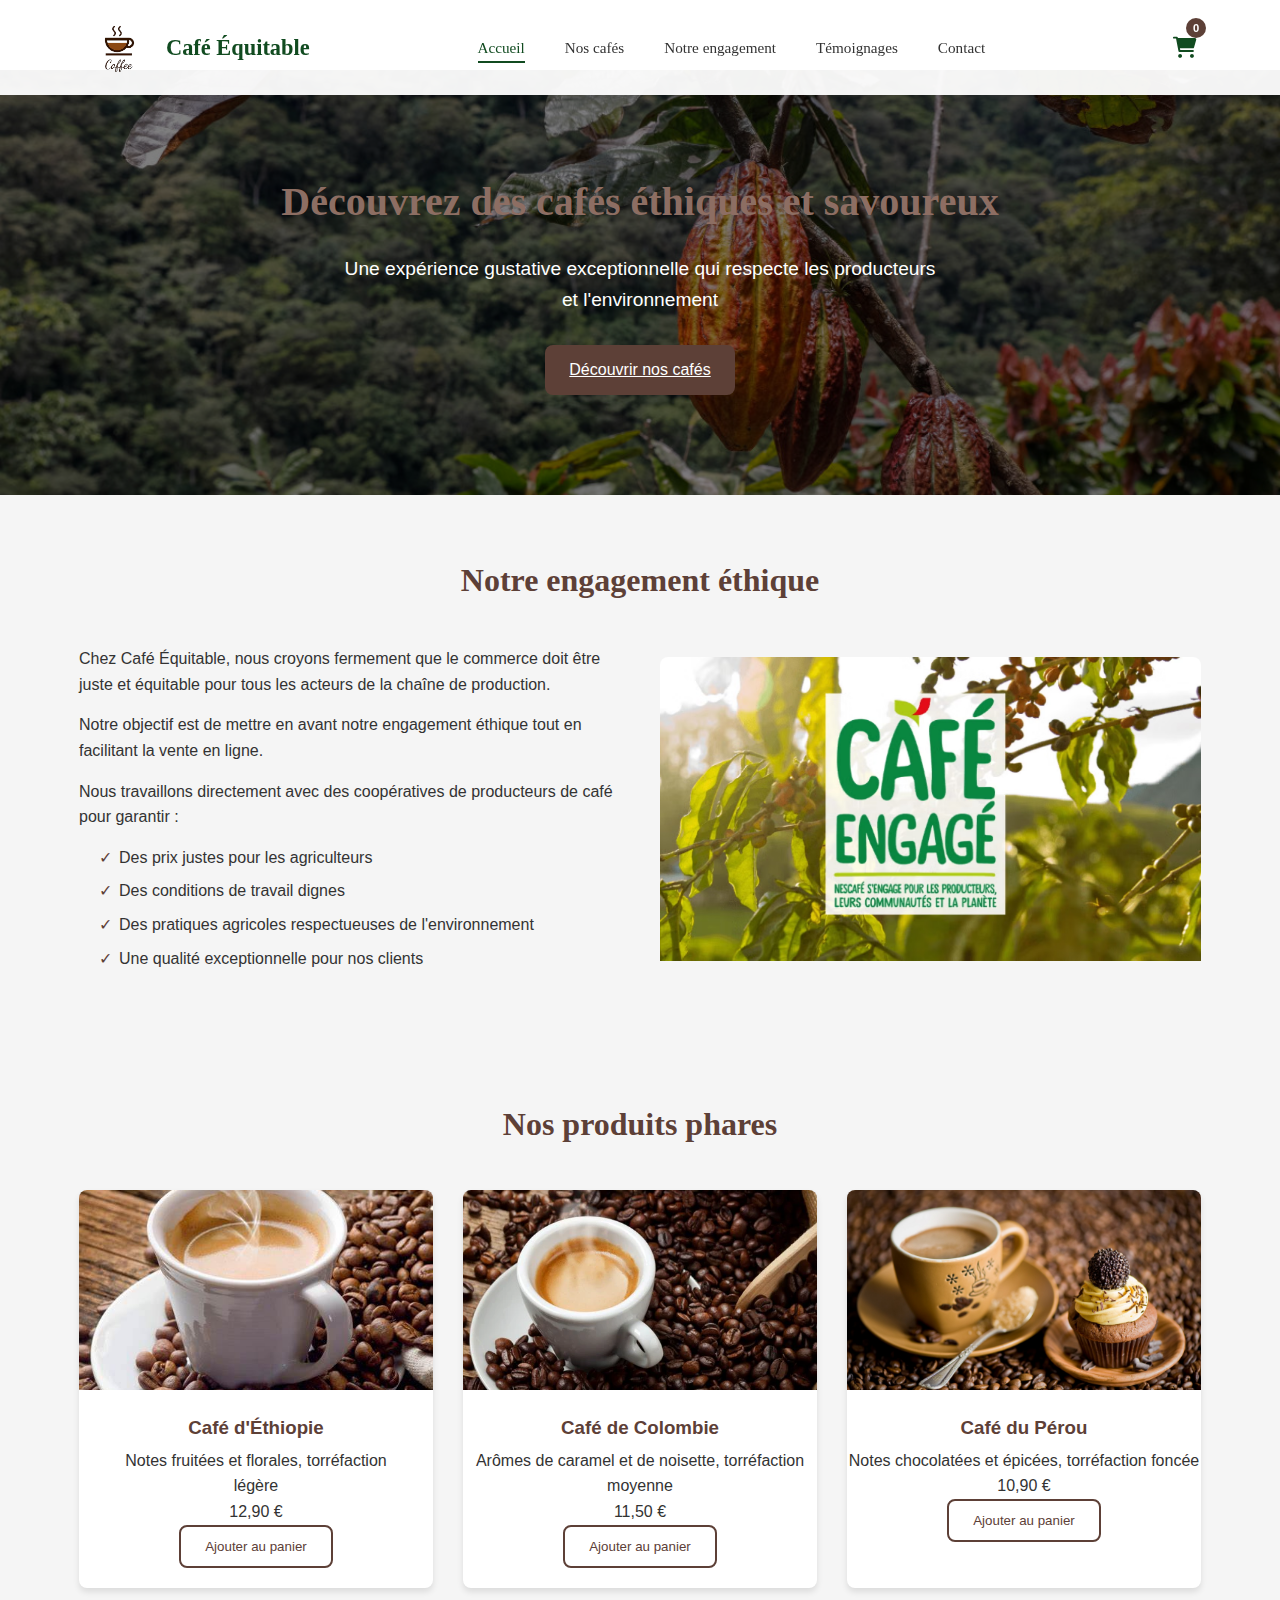
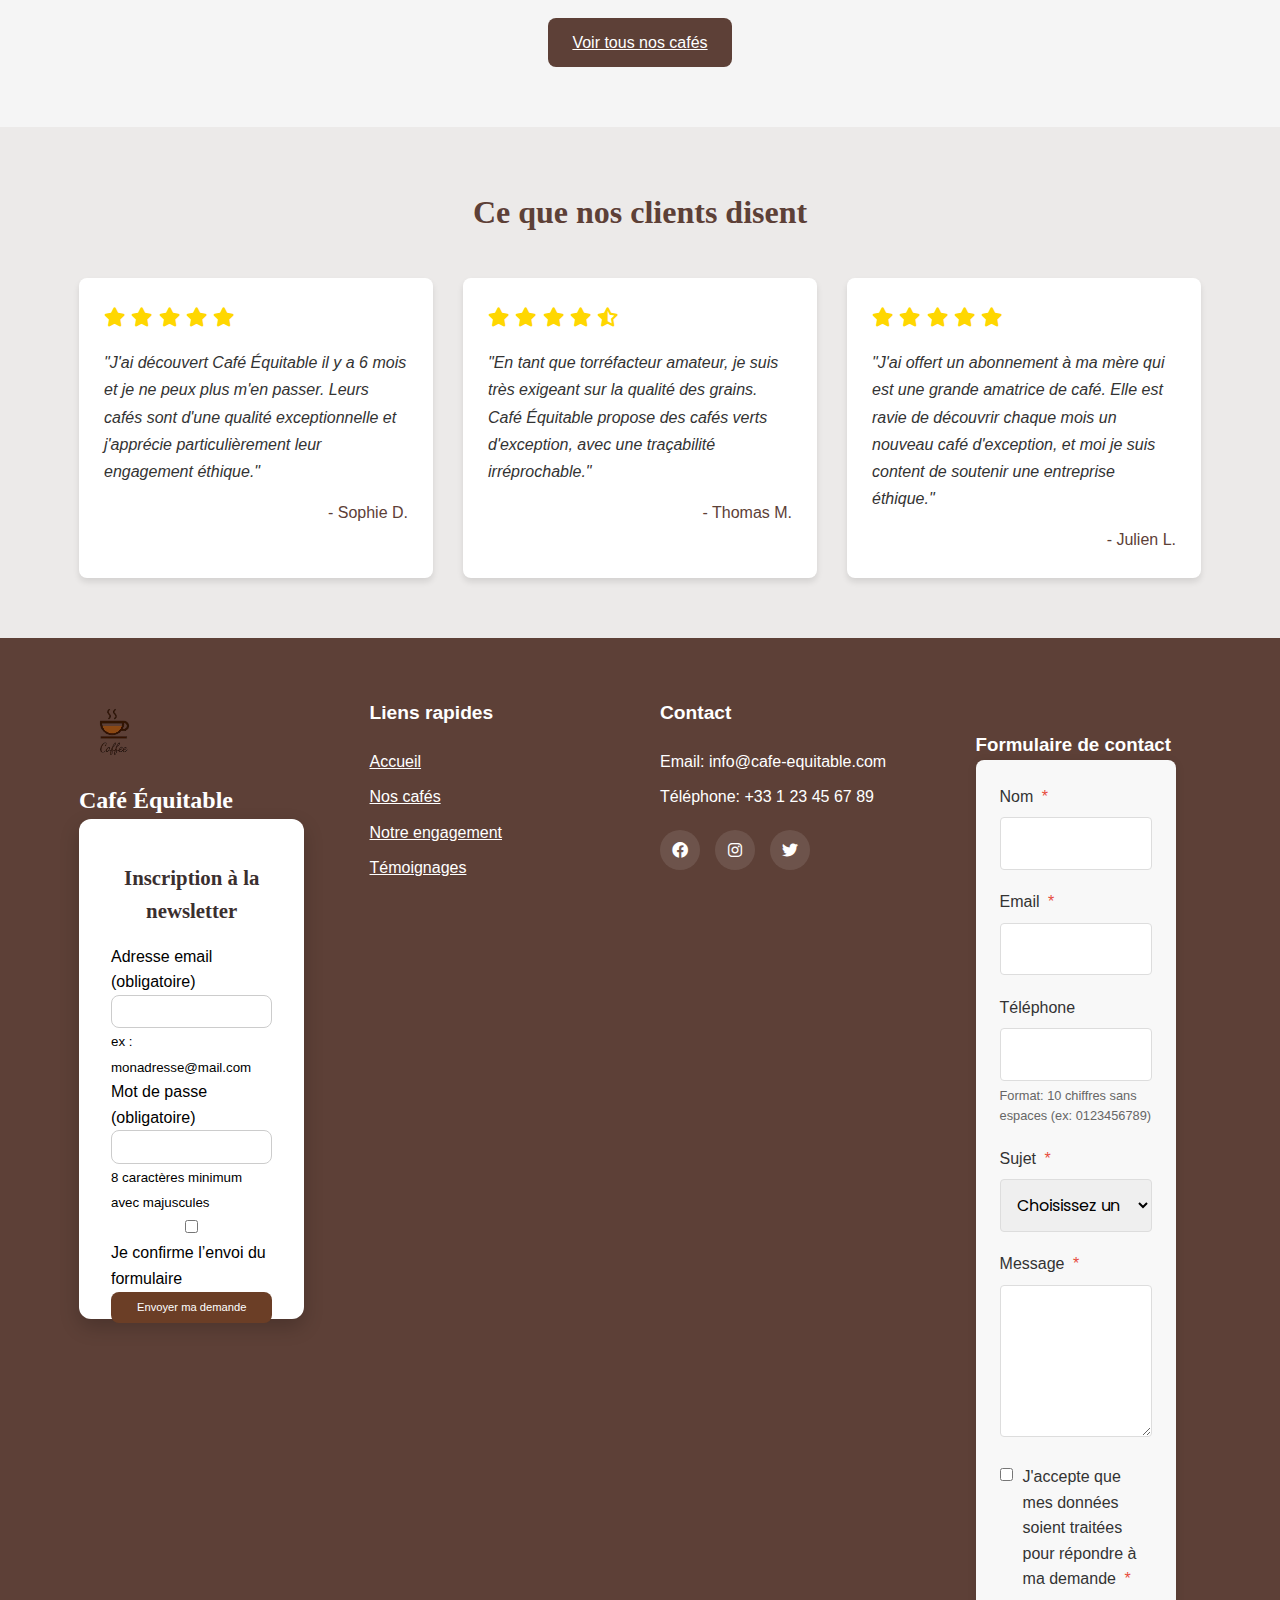
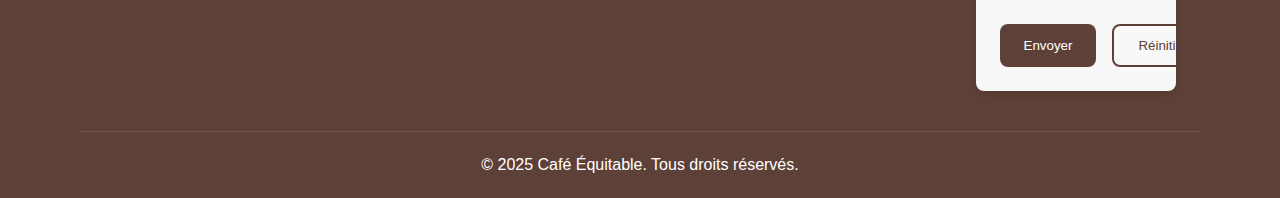
==== commit 1bc5612a: "merge main" ====
--- a/index.html
+++ b/index.html
@@ -12,6 +12,7 @@
     <link rel="preconnect" href="https://fonts.gstatic.com" crossorigin>
     <link href="https://fonts.googleapis.com/css2?family=Poppins:wght@300;400;500;600;700&display=swap" rel="stylesheet">
     <link rel="stylesheet" href="https://cdnjs.cloudflare.com/ajax/libs/font-awesome/6.0.0/css/all.min.css">
+
 </head>
 <body>
     <header>
@@ -38,81 +39,6 @@
             </div>
         </div>
     </header>
-
-
-
-
-
-
-
-
-
-
-
-
-
-
-
-
-
-
-
-
-
-
-
-
-
-
-
-
-
-
-
-
-
-
-
-
-
-
-
-
-
-
-
-
-
-
-
-
-
-
-
-
-
-
-
-
-
-
-
-
-
-
-
-
-
-
-
-
-
-
-
-
-
-
-
     <!-- Panier -->
     <!-- <div class="cart-overlay" id="cart-overlay">
         <div class="cart">
@@ -136,24 +62,6 @@
         </div>
     </div> -->
 
-
-
-
-
-
-
-
-
-
-
-
-
-
-
-
-
-
-
     <main>
         <section class="hero">
             <div class="container">
@@ -162,9 +70,6 @@
                 <a href="nos-cafes.html" class="btn">Découvrir nos cafés</a>
             </div>
         </section>
-
-
-
 
         <section id="about" class="about">
             <div class="container">
@@ -219,8 +124,6 @@
                 </div>
             </div>
         </section>
-
-
 
         <section id="testimonials" class="testimonials">
             <div class="container">
@@ -347,6 +250,64 @@
                         <a class="reseau" href="#" aria-label="Twitter"><i class="fab fa-twitter"></i></a>
                     </div>
                 </div>
+                
+                <div class="contact-form-container">
+                    <h3>Formulaire de contact</h3>
+                    <form id="contact-form" class="contact-form" novalidate>
+                        <div class="form-group">
+                            <label for="name" id="name-label">Nom <span class="required" aria-hidden="true">*</span></label>
+                            <input type="text" id="name" name="name" autocomplete="name" required aria-required="true" aria-describedby="name-error">
+                            <div id="name-error" class="error-message" aria-live="polite"></div>
+                        </div>
+                        
+                        <div class="form-group">
+                            <label for="email" id="email-label">Email <span class="required" aria-hidden="true">*</span></label>
+                            <input type="email" id="email" name="email" autocomplete="email" required aria-required="true" aria-describedby="email-error">
+                            <div id="email-error" class="error-message" aria-live="polite"></div>
+                        </div>
+                        
+                        <div class="form-group">
+                            <label for="phone" id="phone-label">Téléphone</label>
+                            <input type="tel" id="phone" name="phone" autocomplete="tel" pattern="[0-9]{10}" aria-describedby="phone-error phone-format">
+                            <div id="phone-format" class="format-hint">Format: 10 chiffres sans espaces (ex: 0123456789)</div>
+                            <div id="phone-error" class="error-message" aria-live="polite"></div>
+                        </div>
+                        
+                        <div class="form-group">
+                            <label for="subject" id="subject-label">Sujet <span class="required" aria-hidden="true">*</span></label>
+                            <select id="subject" name="subject" required aria-required="true" aria-describedby="subject-error">
+                                <option value="" disabled selected>Choisissez un sujet</option>
+                                <option value="information">Demande d'information</option>
+                                <option value="commande">Question sur une commande</option>
+                                <option value="partenariat">Proposition de partenariat</option>
+                                <option value="autre">Autre</option>
+                            </select>
+                            <div id="subject-error" class="error-message" aria-live="polite"></div>
+                        </div>
+                        
+                        <div class="form-group">
+                            <label for="message" id="message-label">Message <span class="required" aria-hidden="true">*</span></label>
+                            <textarea id="message" name="message" rows="5" required aria-required="true" aria-describedby="message-error"></textarea>
+                            <div id="message-error" class="error-message" aria-live="polite"></div>
+                        </div>
+                        
+                        <div class="form-group">
+                            <div class="checkbox-container">
+                                <input type="checkbox" id="consent" name="consent" required aria-required="true" aria-describedby="consent-error">
+                                <label for="consent" id="consent-label">J'accepte que mes données soient traitées pour répondre à ma demande <span class="required" aria-hidden="true">*</span></label>
+                            </div>
+                            <div id="consent-error" class="error-message" aria-live="polite"></div>
+                        </div>
+                        
+                        <div class="form-actions">
+                            <button type="submit" class="btn">Envoyer</button>
+                            <button type="reset" class="btn-secondary">Réinitialiser</button>
+                        </div>
+                        
+                        <div id="form-success" class="success-message" aria-live="assertive" hidden>Votre message a été envoyé avec succès ! Nous vous répondrons dans les plus brefs délais.</div>
+                        <div id="form-error" class="form-error-message" aria-live="assertive" hidden>Une erreur s'est produite lors de l'envoi du formulaire. Veuillez réessayer.</div>
+                    </form>
+                </div>
             </div>
             
             
--- a/css/styles.css
+++ b/css/styles.css
@@ -772,4 +772,136 @@
 /* .scroll-top:hover {
     background-color: var(--secondary-color);
     transform: translateY(-5px);
-} */+} */
+
+/* Styles pour le formulaire de contact */
+.contact-form-container {
+    width: 100%;
+    margin-top: 2rem;
+    max-width: 100%;
+}
+
+.contact-form {
+    background-color: #f8f8f8;
+    padding: 1.5rem;
+    border-radius: 8px;
+    box-shadow: 0 2px 10px rgba(0, 0, 0, 0.1);
+}
+
+.form-group {
+    margin-bottom: 1.2rem;
+}
+
+.form-group label {
+    display: block;
+    margin-bottom: 0.5rem;
+    font-weight: 500;
+    color: #333;
+}
+
+.form-group input,
+.form-group select,
+.form-group textarea {
+    width: 100%;
+    padding: 0.8rem;
+    border: 1px solid #ddd;
+    border-radius: 4px;
+    font-family: 'Poppins', sans-serif;
+    font-size: 1rem;
+    transition: border-color 0.3s;
+}
+
+.form-group input:focus,
+.form-group select:focus,
+.form-group textarea:focus {
+    border-color: #6B4226;
+    outline: none;
+    box-shadow: 0 0 0 3px rgba(107, 66, 38, 0.2);
+}
+
+.form-group input[aria-invalid="true"],
+.form-group select[aria-invalid="true"],
+.form-group textarea[aria-invalid="true"] {
+    border-color: #e74c3c;
+    background-color: #fff8f8;
+}
+
+.required {
+    color: #e74c3c;
+    margin-left: 4px;
+}
+
+.error-message {
+    color: #e74c3c;
+    font-size: 0.85rem;
+    margin-top: 0.3rem;
+    min-height: 1.2rem;
+    display: none;
+}
+
+.error-message.active {
+    display: block;
+}
+
+.format-hint {
+    color: #666;
+    font-size: 0.8rem;
+    margin-top: 0.3rem;
+}
+
+.checkbox-container {
+    display: flex;
+    align-items: flex-start;
+}
+
+.checkbox-container input[type="checkbox"] {
+    width: auto;
+    margin-right: 10px;
+    margin-top: 4px;
+}
+
+.form-actions {
+    display: flex;
+    gap: 1rem;
+    margin-top: 1.5rem;
+}
+
+.success-message {
+    background-color: #d4edda;
+    color: #155724;
+    padding: 1rem;
+    border-radius: 4px;
+    margin-top: 1rem;
+    text-align: center;
+}
+
+.form-error-message {
+    background-color: #f8d7da;
+    color: #721c24;
+    padding: 1rem;
+    border-radius: 4px;
+    margin-top: 1rem;
+    text-align: center;
+}
+
+/* Styles responsifs pour le formulaire */
+@media (min-width: 768px) {
+    .contact-form-container {
+        max-width: 90%;
+        margin: 2rem auto 0;
+    }
+}
+
+@media (min-width: 992px) {
+    .contact-form-container {
+        max-width: 85%;
+        margin: 2rem auto 0;
+    }
+}
+
+@media (min-width: 1200px) {
+    .contact-form-container {
+        max-width: 80%;
+        margin: 2rem auto 0;
+    }
+}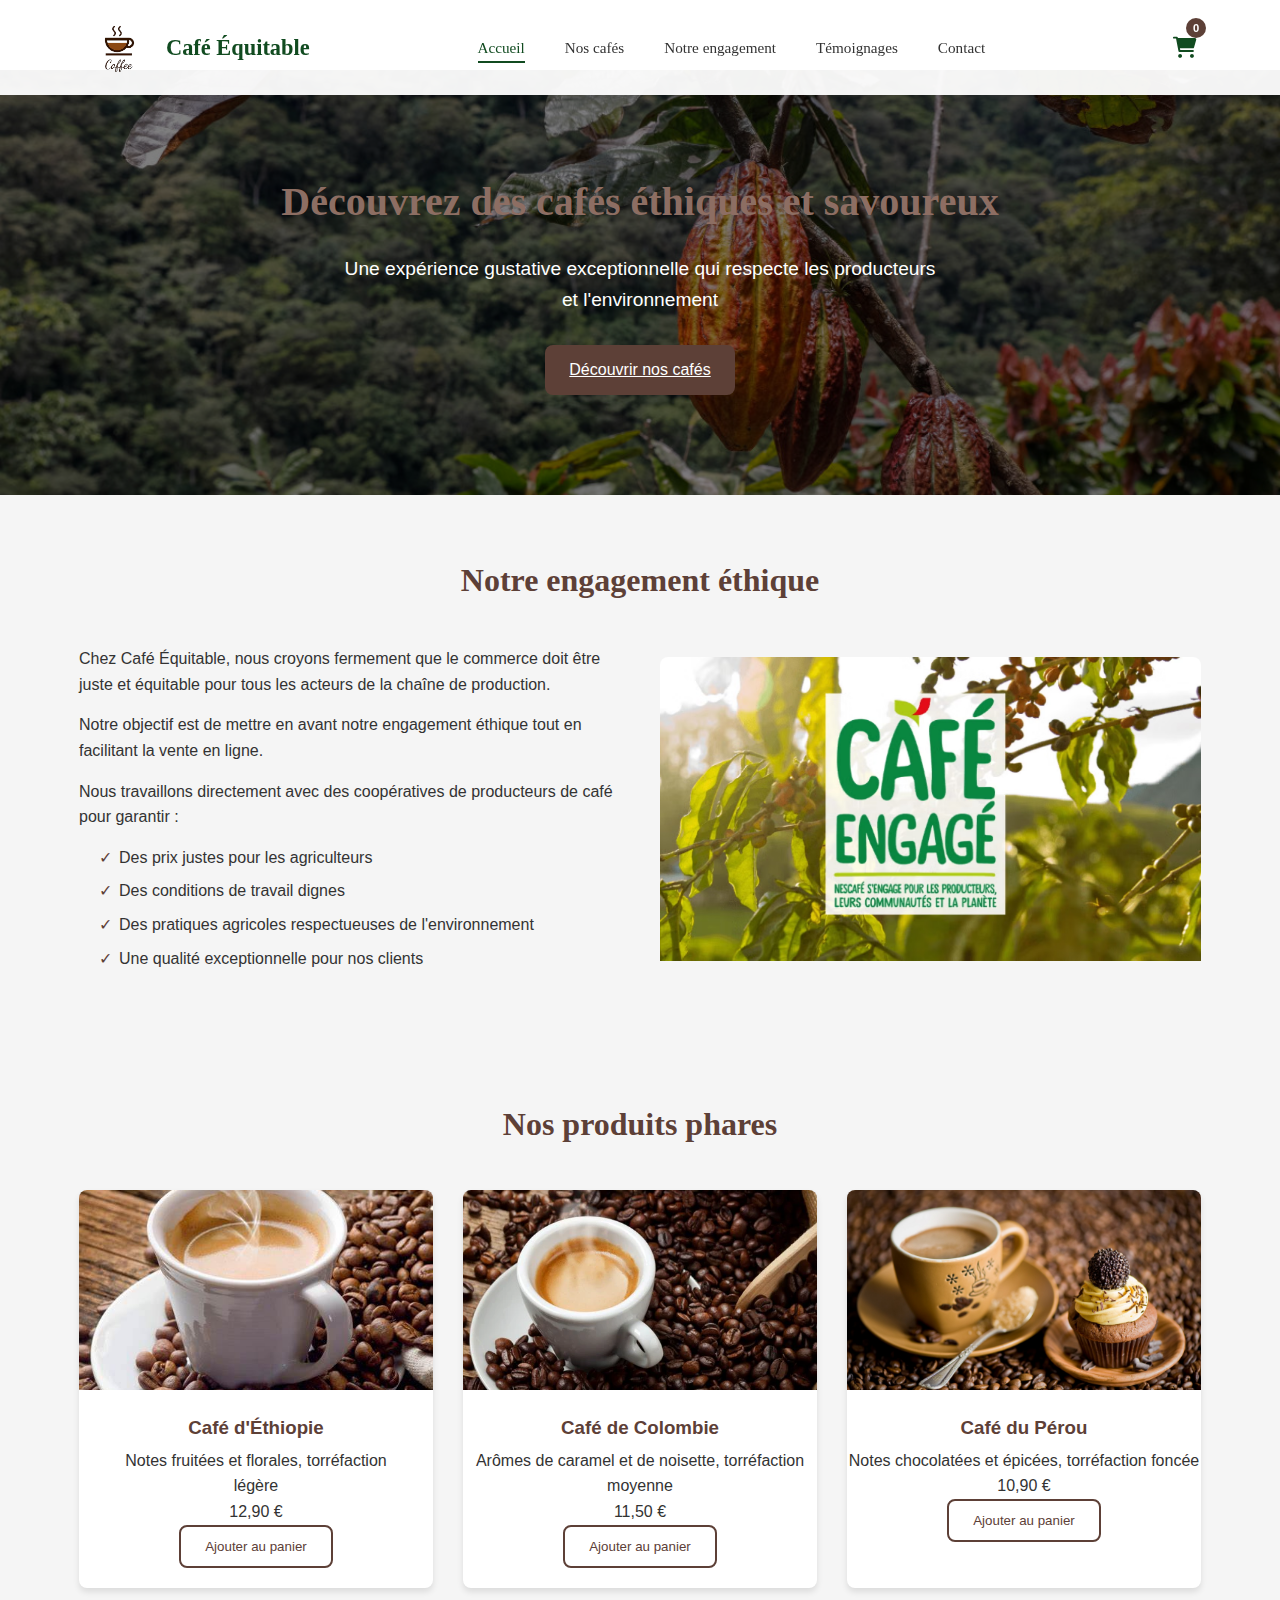
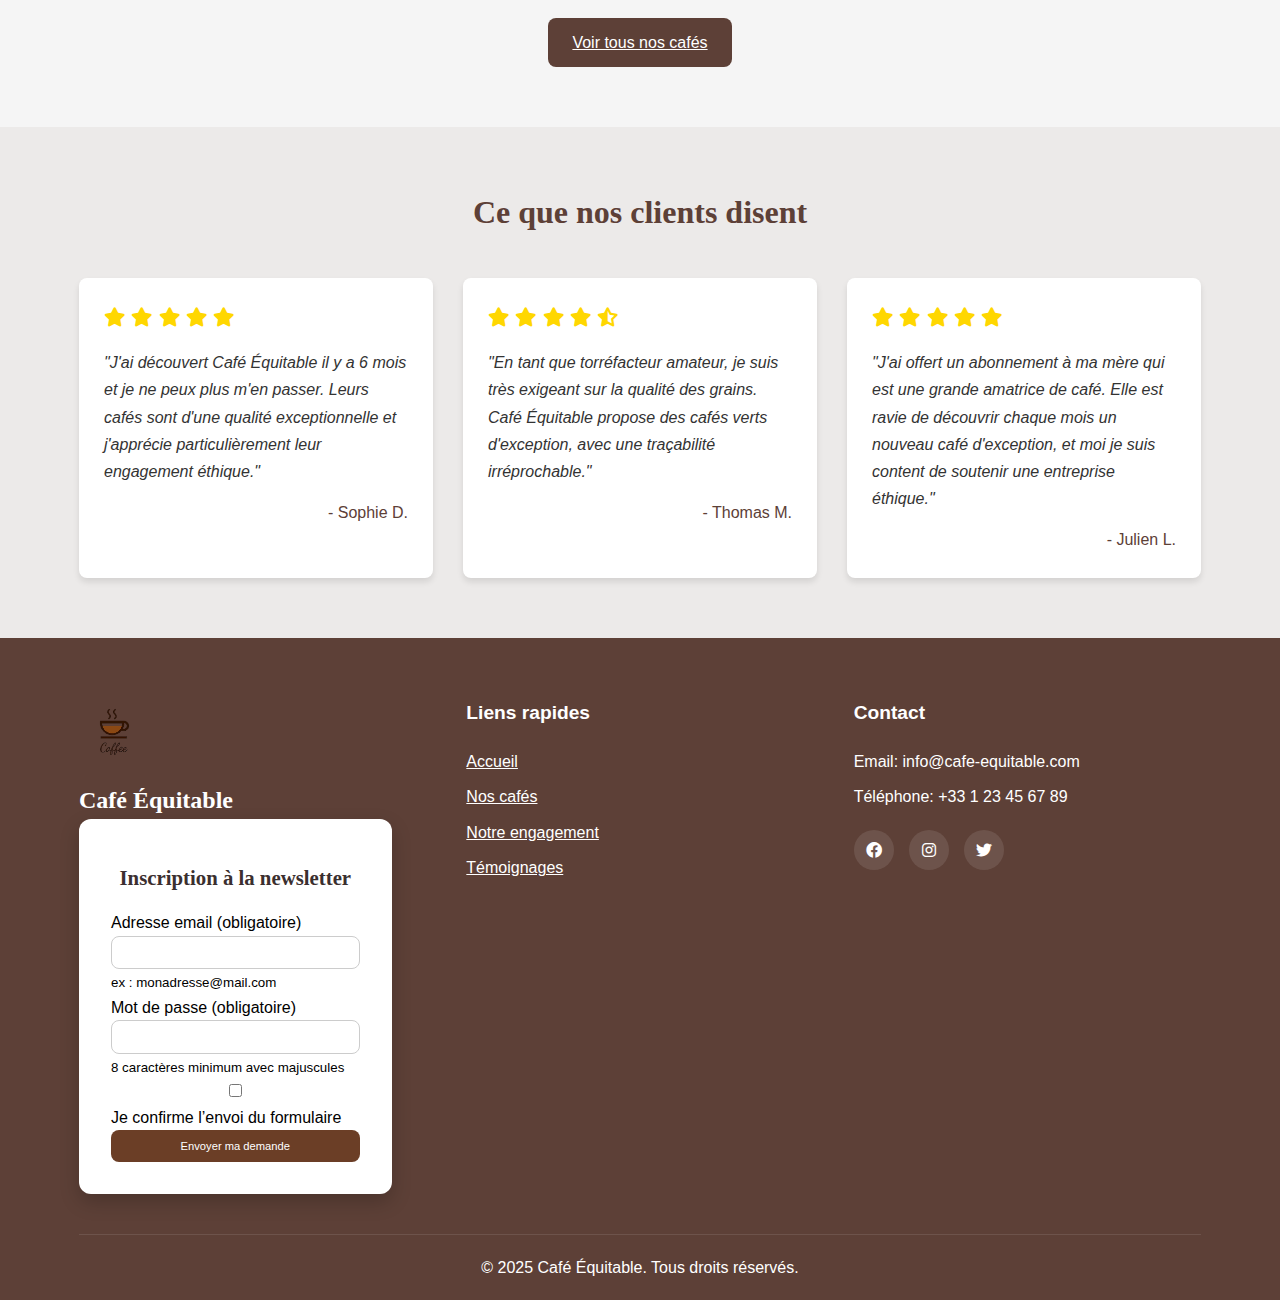
==== commit ef8821bf: "mise en page" ====
--- a/index.html
+++ b/index.html
@@ -12,7 +12,6 @@
     <link rel="preconnect" href="https://fonts.gstatic.com" crossorigin>
     <link href="https://fonts.googleapis.com/css2?family=Poppins:wght@300;400;500;600;700&display=swap" rel="stylesheet">
     <link rel="stylesheet" href="https://cdnjs.cloudflare.com/ajax/libs/font-awesome/6.0.0/css/all.min.css">
-
 </head>
 <body>
     <header>
@@ -39,28 +38,6 @@
             </div>
         </div>
     </header>
-    <!-- Panier -->
-    <!-- <div class="cart-overlay" id="cart-overlay">
-        <div class="cart">
-            <div class="cart-header">
-                <h2>Votre panier</h2>
-                <button class="close-cart" id="close-cart">
-                    <i class="fas fa-times"></i>
-                </button>
-            </div>
-            <div class="cart-items" id="cart-items">
-                Les articles du panier seront ajoutés ici dynamiquement
-            </div>
-            <div class="cart-footer">
-                <div class="cart-total">
-                    <h3>Total:</h3>
-                    <span id="cart-total-price">0,00 €</span>
-                </div>
-                <button class="btn" id="checkout-btn">Passer la commande</button>
-                <button class="btn-secondary" id="clear-cart-btn">Vider le panier</button>
-            </div>
-        </div>
-    </div> -->
 
     <main>
         <section class="hero">
@@ -70,6 +47,9 @@
                 <a href="nos-cafes.html" class="btn">Découvrir nos cafés</a>
             </div>
         </section>
+
+
+
 
         <section id="about" class="about">
             <div class="container">
@@ -167,47 +147,13 @@
         </section>
     </main>
 
-
-
-
-
-
-
-
-
-
-
-
-
-
-
-
-
-
-
-
-
-
-
-
-
-
-
-
-
-
-
-
-
-
     <footer id="contact">
         <div class="container">
             <div class="footer-content">
                 <div class="footer-logo">
                     <img src="./css/img/logo.png" alt="" aria-hidden="true" class="logo-img">
                     <h2>Café Équitable</h2>
-                    <!-- <button class="btn-newsletter" id="open-newsletter-btn">S’inscrire à la newsletter</button> -->
-                 <!-- Newsletter Popup -->
+                   
                  <div class="newsletter-overlay" id="newsletter-overlay">
                     <div class="newsletter-popup" role="dialog" aria-modal="true" aria-labelledby="newsletter-title">
                       <h2 id="newsletter-title">Inscription à la newsletter</h2>
@@ -250,69 +196,7 @@
                         <a class="reseau" href="#" aria-label="Twitter"><i class="fab fa-twitter"></i></a>
                     </div>
                 </div>
-                
-                <div class="contact-form-container">
-                    <h3>Formulaire de contact</h3>
-                    <form id="contact-form" class="contact-form" novalidate>
-                        <div class="form-group">
-                            <label for="name" id="name-label">Nom <span class="required" aria-hidden="true">*</span></label>
-                            <input type="text" id="name" name="name" autocomplete="name" required aria-required="true" aria-describedby="name-error">
-                            <div id="name-error" class="error-message" aria-live="polite"></div>
-                        </div>
-                        
-                        <div class="form-group">
-                            <label for="email" id="email-label">Email <span class="required" aria-hidden="true">*</span></label>
-                            <input type="email" id="email" name="email" autocomplete="email" required aria-required="true" aria-describedby="email-error">
-                            <div id="email-error" class="error-message" aria-live="polite"></div>
-                        </div>
-                        
-                        <div class="form-group">
-                            <label for="phone" id="phone-label">Téléphone</label>
-                            <input type="tel" id="phone" name="phone" autocomplete="tel" pattern="[0-9]{10}" aria-describedby="phone-error phone-format">
-                            <div id="phone-format" class="format-hint">Format: 10 chiffres sans espaces (ex: 0123456789)</div>
-                            <div id="phone-error" class="error-message" aria-live="polite"></div>
-                        </div>
-                        
-                        <div class="form-group">
-                            <label for="subject" id="subject-label">Sujet <span class="required" aria-hidden="true">*</span></label>
-                            <select id="subject" name="subject" required aria-required="true" aria-describedby="subject-error">
-                                <option value="" disabled selected>Choisissez un sujet</option>
-                                <option value="information">Demande d'information</option>
-                                <option value="commande">Question sur une commande</option>
-                                <option value="partenariat">Proposition de partenariat</option>
-                                <option value="autre">Autre</option>
-                            </select>
-                            <div id="subject-error" class="error-message" aria-live="polite"></div>
-                        </div>
-                        
-                        <div class="form-group">
-                            <label for="message" id="message-label">Message <span class="required" aria-hidden="true">*</span></label>
-                            <textarea id="message" name="message" rows="5" required aria-required="true" aria-describedby="message-error"></textarea>
-                            <div id="message-error" class="error-message" aria-live="polite"></div>
-                        </div>
-                        
-                        <div class="form-group">
-                            <div class="checkbox-container">
-                                <input type="checkbox" id="consent" name="consent" required aria-required="true" aria-describedby="consent-error">
-                                <label for="consent" id="consent-label">J'accepte que mes données soient traitées pour répondre à ma demande <span class="required" aria-hidden="true">*</span></label>
-                            </div>
-                            <div id="consent-error" class="error-message" aria-live="polite"></div>
-                        </div>
-                        
-                        <div class="form-actions">
-                            <button type="submit" class="btn">Envoyer</button>
-                            <button type="reset" class="btn-secondary">Réinitialiser</button>
-                        </div>
-                        
-                        <div id="form-success" class="success-message" aria-live="assertive" hidden>Votre message a été envoyé avec succès ! Nous vous répondrons dans les plus brefs délais.</div>
-                        <div id="form-error" class="form-error-message" aria-live="assertive" hidden>Une erreur s'est produite lors de l'envoi du formulaire. Veuillez réessayer.</div>
-                    </form>
-                </div>
-            </div>
-            
-            
-            
-           
+            </div>
   
             <div class="footer-bottom">
                 <p>&copy; 2025 Café Équitable. Tous droits réservés.</p>
@@ -320,9 +204,6 @@
         </div>
     </footer>
 
-    <!-- <a href="#" class="scroll-top" id="scroll-top">
-        <i class="fas fa-arrow-up"></i>
-    </a> -->
 </body>
 <script src="./js/newsletter.js"></script>
 </html>
--- a/css/styles.css
+++ b/css/styles.css
@@ -736,172 +736,3 @@
     }
 }
 
-
-
-
-
-
-
-
-
-/* Bouton de retour en haut */
-/* .scroll-top {
-    position: fixed;
-    bottom: 30px;
-    right: 30px;
-    width: 50px;
-    height: 50px;
-    background-color: var(--primary-color);
-    color: var(--light-text);
-    border-radius: 50%;
-    display: flex;
-    justify-content: center;
-    align-items: center;
-    box-shadow: var(--box-shadow);
-    opacity: 0;
-    visibility: hidden;
-    transition: var(--transition);
-    z-index: 99;
-} */
-
-/* .scroll-top.active {
-    opacity: 1;
-    visibility: visible;
-} */
-
-/* .scroll-top:hover {
-    background-color: var(--secondary-color);
-    transform: translateY(-5px);
-} */
-
-/* Styles pour le formulaire de contact */
-.contact-form-container {
-    width: 100%;
-    margin-top: 2rem;
-    max-width: 100%;
-}
-
-.contact-form {
-    background-color: #f8f8f8;
-    padding: 1.5rem;
-    border-radius: 8px;
-    box-shadow: 0 2px 10px rgba(0, 0, 0, 0.1);
-}
-
-.form-group {
-    margin-bottom: 1.2rem;
-}
-
-.form-group label {
-    display: block;
-    margin-bottom: 0.5rem;
-    font-weight: 500;
-    color: #333;
-}
-
-.form-group input,
-.form-group select,
-.form-group textarea {
-    width: 100%;
-    padding: 0.8rem;
-    border: 1px solid #ddd;
-    border-radius: 4px;
-    font-family: 'Poppins', sans-serif;
-    font-size: 1rem;
-    transition: border-color 0.3s;
-}
-
-.form-group input:focus,
-.form-group select:focus,
-.form-group textarea:focus {
-    border-color: #6B4226;
-    outline: none;
-    box-shadow: 0 0 0 3px rgba(107, 66, 38, 0.2);
-}
-
-.form-group input[aria-invalid="true"],
-.form-group select[aria-invalid="true"],
-.form-group textarea[aria-invalid="true"] {
-    border-color: #e74c3c;
-    background-color: #fff8f8;
-}
-
-.required {
-    color: #e74c3c;
-    margin-left: 4px;
-}
-
-.error-message {
-    color: #e74c3c;
-    font-size: 0.85rem;
-    margin-top: 0.3rem;
-    min-height: 1.2rem;
-    display: none;
-}
-
-.error-message.active {
-    display: block;
-}
-
-.format-hint {
-    color: #666;
-    font-size: 0.8rem;
-    margin-top: 0.3rem;
-}
-
-.checkbox-container {
-    display: flex;
-    align-items: flex-start;
-}
-
-.checkbox-container input[type="checkbox"] {
-    width: auto;
-    margin-right: 10px;
-    margin-top: 4px;
-}
-
-.form-actions {
-    display: flex;
-    gap: 1rem;
-    margin-top: 1.5rem;
-}
-
-.success-message {
-    background-color: #d4edda;
-    color: #155724;
-    padding: 1rem;
-    border-radius: 4px;
-    margin-top: 1rem;
-    text-align: center;
-}
-
-.form-error-message {
-    background-color: #f8d7da;
-    color: #721c24;
-    padding: 1rem;
-    border-radius: 4px;
-    margin-top: 1rem;
-    text-align: center;
-}
-
-/* Styles responsifs pour le formulaire */
-@media (min-width: 768px) {
-    .contact-form-container {
-        max-width: 90%;
-        margin: 2rem auto 0;
-    }
-}
-
-@media (min-width: 992px) {
-    .contact-form-container {
-        max-width: 85%;
-        margin: 2rem auto 0;
-    }
-}
-
-@media (min-width: 1200px) {
-    .contact-form-container {
-        max-width: 80%;
-        margin: 2rem auto 0;
-    }
-}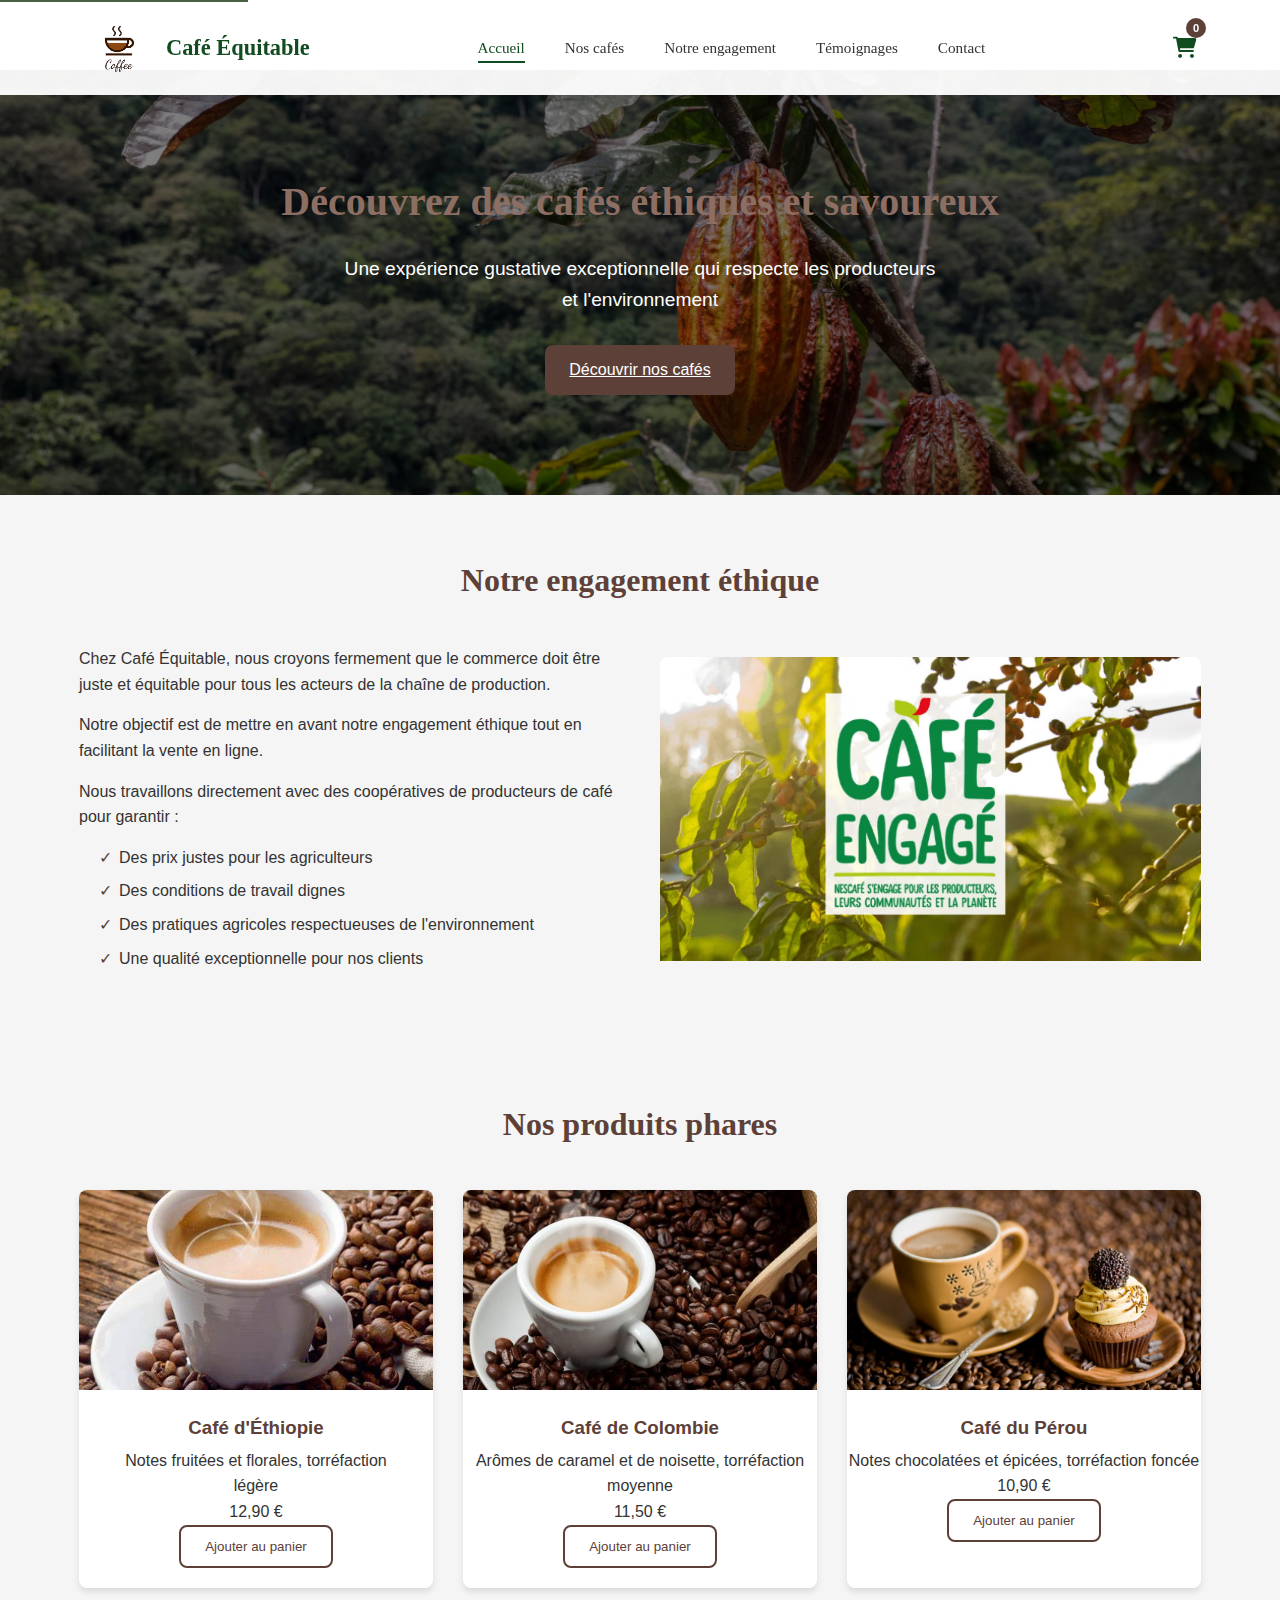
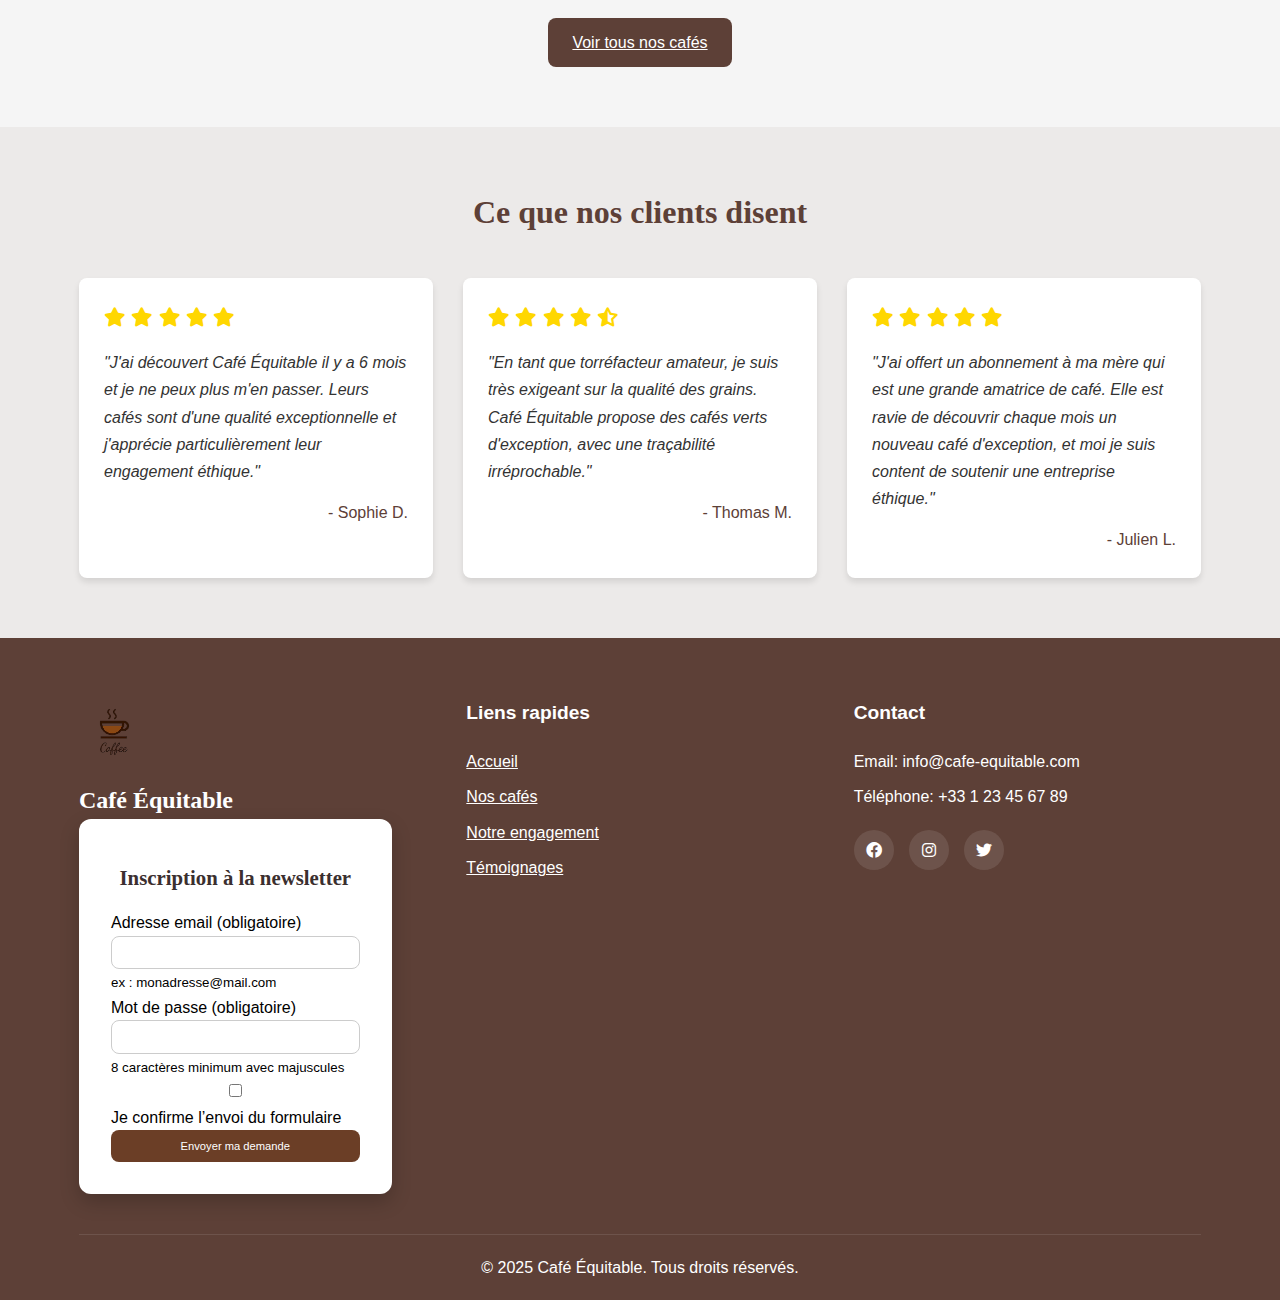
==== commit 09ec3b29: "lien d'evitement" ====
--- a/index.html
+++ b/index.html
@@ -15,6 +15,9 @@
 </head>
 <body>
     <header>
+        <a href="#main-content" class="skip-link">Aller au contenu principal</a>
+        <a href="#nav-menu" class="skip-link">Aller au menu de navigation</a>
+        <a href="#contact" class="skip-link">Aller aux informations de contact</a>
         <div class="container">
             <div class="logo">
                 <img class="logo-img" src="./css/img/logo.png" alt="" aria-hidden="true">
--- a/css/styles.css
+++ b/css/styles.css
@@ -3,6 +3,20 @@
     padding-top: 70px;
 }
 
+.skip-link {
+    position: absolute;
+    top: -40px;
+    left: 0;
+    background: #4A5E41;
+    color: white;
+    padding: 8px;
+    z-index: 100;
+    transition: top 0.3s;
+}
+
+.skip-link:focus {
+    top: 0;
+}
 
 
 /* Hero section */
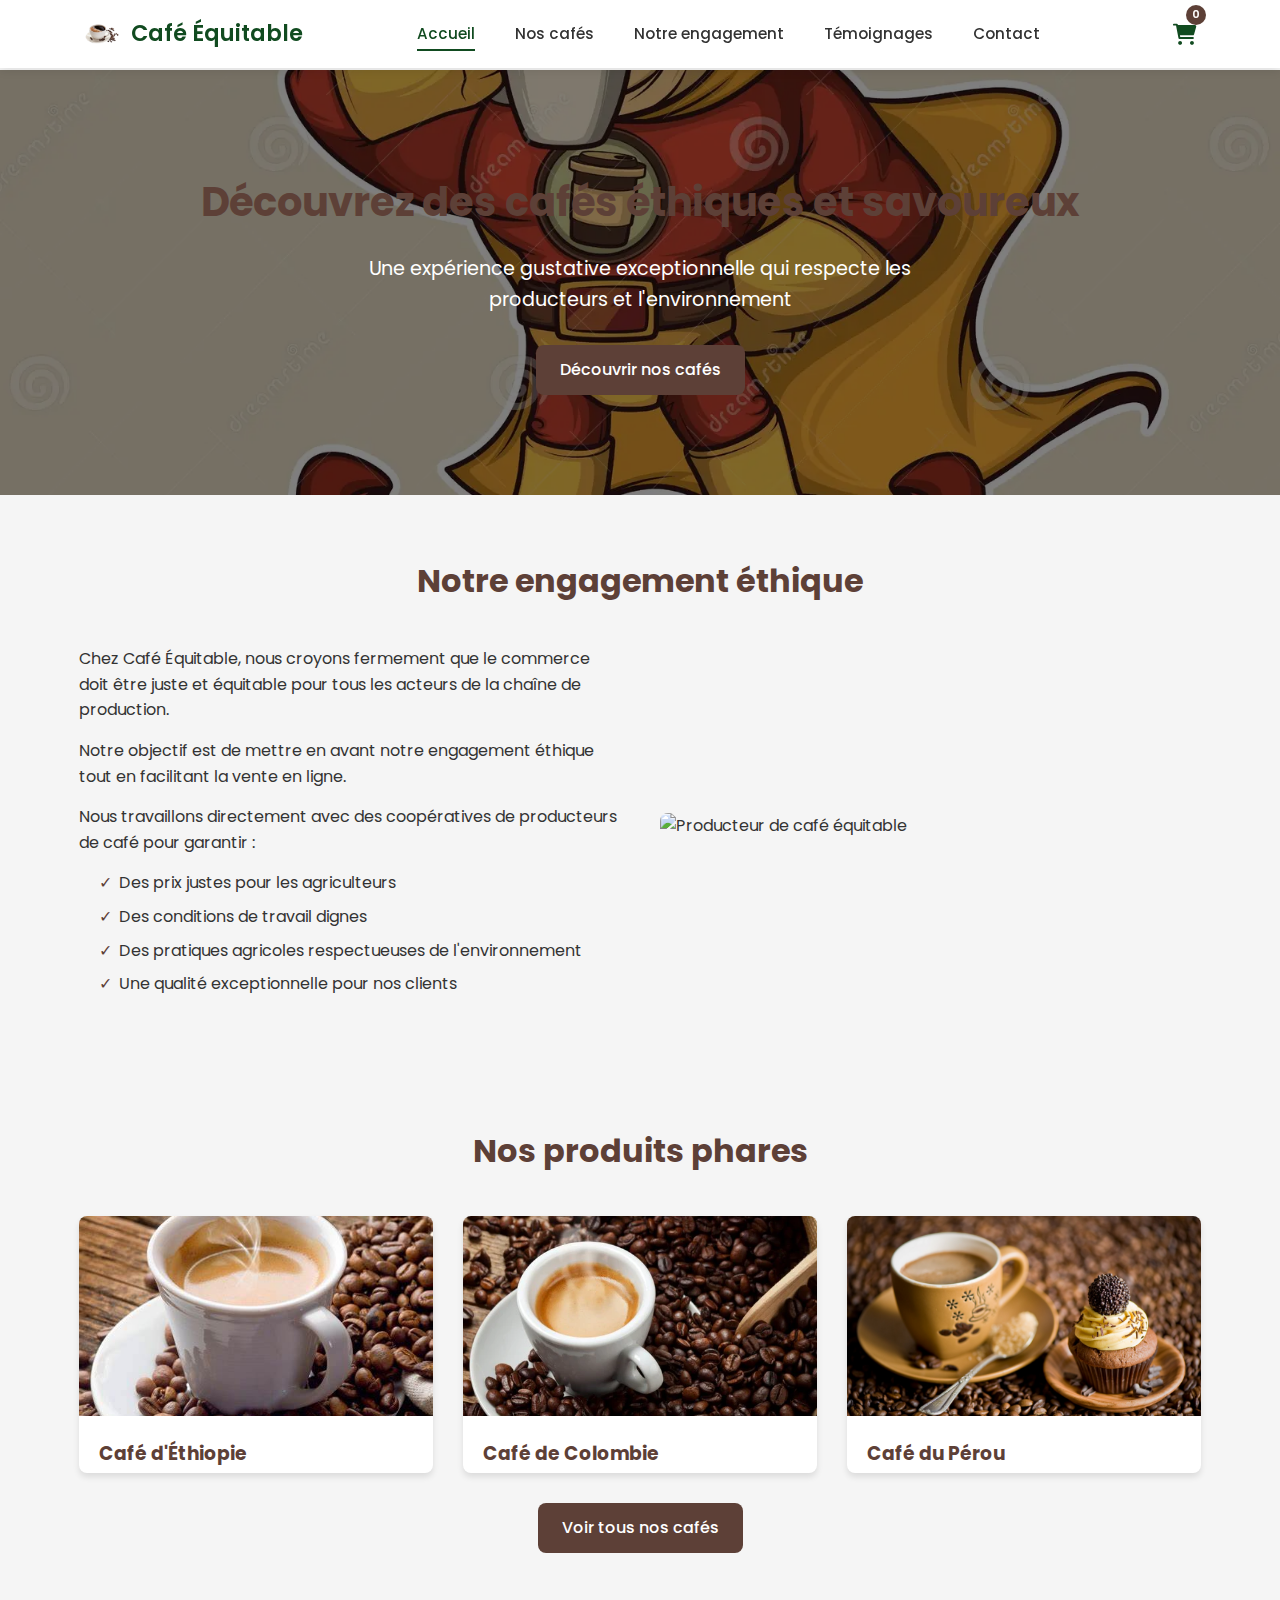
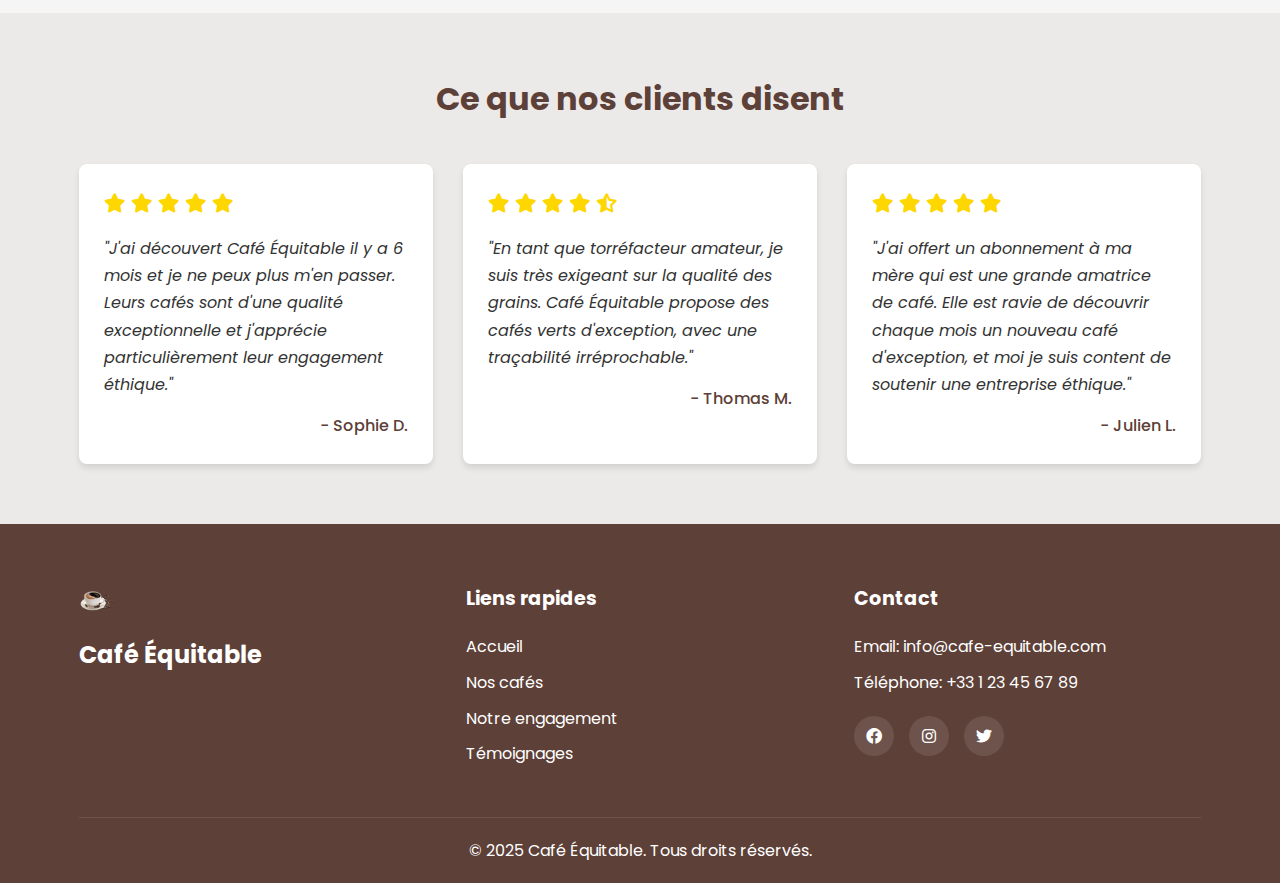
==== commit 3c3a01dd: "push" ====
--- a/index.html
+++ b/index.html
@@ -5,28 +5,24 @@
     <meta name="viewport" content="width=device-width, initial-scale=1.0">
     <title>Café Équitable - Commerce équitable et éthique</title>
     <link rel="stylesheet" href="css/styles.css">
-    <link rel="stylesheet" href="./css/header.css">
-    <link rel="stylesheet" href="./css/newsletter.css">
     <link rel="preconnect" href="https://fonts.googleapis.com">
-    <link href="https://cdn.materialdesignicons.com/7.3.67/css/materialdesignicons.min.css" rel="stylesheet">
     <link rel="preconnect" href="https://fonts.gstatic.com" crossorigin>
     <link href="https://fonts.googleapis.com/css2?family=Poppins:wght@300;400;500;600;700&display=swap" rel="stylesheet">
     <link rel="stylesheet" href="https://cdnjs.cloudflare.com/ajax/libs/font-awesome/6.0.0/css/all.min.css">
 </head>
 <body>
     <header>
-        <a href="#main-content" class="skip-link">Aller au contenu principal</a>
-        <a href="#nav-menu" class="skip-link">Aller au menu de navigation</a>
-        <a href="#contact" class="skip-link">Aller aux informations de contact</a>
         <div class="container">
             <div class="logo">
-                <img class="logo-img" src="./css/img/logo.png" alt="" aria-hidden="true">
+                <img src="images/logo.png" alt="Tasse de café" class="logo-img">
                 <h1>Café Équitable</h1>
             </div>
             <div class="menu-toggle" id="mobile-menu">
-                <span class="mdi mdi-menu"></span>
-            </div>
-            <nav class="navMenu">
+                <span class="bar"></span>
+                <span class="bar"></span>
+                <span class="bar"></span>
+            </div>
+            <nav>
                 <ul>
                     <li><a href="index.html" class="active">Accueil</a></li>
                     <li><a href="nos-cafes.html">Nos cafés</a></li>
@@ -42,6 +38,29 @@
         </div>
     </header>
 
+    <!-- Panier -->
+    <div class="cart-overlay" id="cart-overlay">
+        <div class="cart">
+            <div class="cart-header">
+                <h2>Votre panier</h2>
+                <!-- <button class="close-cart" id="close-cart">
+                    <i class="fas fa-times"></i>
+                </button> -->
+            </div>
+            <div class="cart-items" id="cart-items">
+                <!-- Les articles du panier seront ajoutés ici dynamiquement -->
+            </div>
+            <div class="cart-footer">
+                <div class="cart-total">
+                    <h3>Total:</h3>
+                    <span id="cart-total-price">0,00 €</span>
+                </div>
+                <button class="btn" id="checkout-btn">Passer la commande</button>
+                <button class="btn-secondary" id="clear-cart-btn">Vider le panier</button>
+            </div>
+        </div>
+    </div>
+
     <main>
         <section class="hero">
             <div class="container">
@@ -50,9 +69,6 @@
                 <a href="nos-cafes.html" class="btn">Découvrir nos cafés</a>
             </div>
         </section>
-
-
-
 
         <section id="about" class="about">
             <div class="container">
@@ -70,7 +86,7 @@
                         </ul>
                     </div>
                     <div class="about-image">
-                        <img src="./css/img/engagement.jpg" alt="" aria-hidden="true">
+                        <img src="images/engagement.jpg" alt="Producteur de café équitable">
                     </div>
                 </div>
             </div>
@@ -79,29 +95,29 @@
         <section class="featured-products">
             <div class="container">
                 <h2>Nos produits phares</h2>
-                <ul class="products-grid">
-                    <li class="product-card">
-                        <img src="./css/img/cafe1.jpg" alt="" aria-hidden="true">
+                <div class="products-grid">
+                    <div class="product-card">
+                        <img src="images/cafe1.jpg" alt="Café d'Éthiopie">
                         <h3>Café d'Éthiopie</h3>
-                        <p>Notes fruitées et florales, torréfaction <br> légère</p>
-                        <p class="product-price">12,90 €</p>
-                        <button class="btn-secondary " >Ajouter au panier</button>
-                    </li>
-                    <li class="product-card">
-                        <img src="./css/img/cafe2.jpg" alt="" aria-hidden="true">
+                        <!-- <p>Notes fruitées et florales, torréfaction légère</p> -->
+                        <!-- <p class="product-price">12,90 €</p> -->
+                        <!-- <button class="btn-secondary add-to-cart" data-id="1" data-name="Café d'Éthiopie" data-price="12.90" data-image="images/cafe1.jpg">Ajouter au panier</button> -->
+                    </div>
+                    <div class="product-card">
+                        <img src="images/cafe2.jpg" alt="Café de Colombie">
                         <h3>Café de Colombie</h3>
-                        <p>Arômes de caramel et de noisette, torréfaction moyenne</p>
-                        <p class="product-price">11,50 €</p>
-                        <button class="btn-secondary " >Ajouter au panier</button>
-                    </li>
-                    <li class="product-card">
-                        <img src="./css/img/cafe3.jpg" alt="" aria-hidden="true">
+                        <!-- <p>Arômes de caramel et de noisette, torréfaction moyenne</p> -->
+                        <!-- <p class="product-price">11,50 €</p> -->
+                        <!-- <button class="btn-secondary add-to-cart" data-id="2" data-name="Café de Colombie" data-price="11.50" data-image="images/cafe2.jpg">Ajouter au panier</button> -->
+                    </div>
+                    <div class="product-card">
+                        <img src="images/cafe3.jpg" alt="Café du Pérou">
                         <h3>Café du Pérou</h3>
-                        <p>Notes chocolatées et épicées, torréfaction foncée</p>
+                        <!-- <p>Notes chocolatées et épicées, torréfaction foncée</p> -->
                         <p class="product-price">10,90 €</p>
-                        <button class="btn-secondary " >Ajouter au panier</button>
-                    </li>
-                </ul>
+                        <!-- <button class="btn-secondary add-to-cart" data-id="3" data-name="Café du Pérou" data-price="10.90" data-image="images/cafe3.jpg">Ajouter au panier</button> -->
+                    </div>
+                </div>
                 <div class="text-center">
                     <a href="nos-cafes.html" class="btn">Voir tous nos cafés</a>
                 </div>
@@ -111,8 +127,8 @@
         <section id="testimonials" class="testimonials">
             <div class="container">
                 <h2>Ce que nos clients disent</h2>
-                <ul class="testimonials-grid">
-                    <li class="testimonial-card">
+                <div class="testimonials-grid">
+                    <div class="testimonial-card">
                         <div class="testimonial-rating">
                             <i class="fas fa-star"></i>
                             <i class="fas fa-star"></i>
@@ -122,8 +138,8 @@
                         </div>
                         <p class="testimonial-content">"J'ai découvert Café Équitable il y a 6 mois et je ne peux plus m'en passer. Leurs cafés sont d'une qualité exceptionnelle et j'apprécie particulièrement leur engagement éthique."</p>
                         <p class="testimonial-author">- Sophie D.</p>
-                    </li>
-                    <li class="testimonial-card">
+                    </div>
+                    <div class="testimonial-card">
                         <div class="testimonial-rating">
                             <i class="fas fa-star"></i>
                             <i class="fas fa-star"></i>
@@ -133,8 +149,8 @@
                         </div>
                         <p class="testimonial-content">"En tant que torréfacteur amateur, je suis très exigeant sur la qualité des grains. Café Équitable propose des cafés verts d'exception, avec une traçabilité irréprochable."</p>
                         <p class="testimonial-author">- Thomas M.</p>
-                    </li>
-                    <li class="testimonial-card">
+                    </div>
+                    <div class="testimonial-card">
                         <div class="testimonial-rating">
                             <i class="fas fa-star"></i>
                             <i class="fas fa-star"></i>
@@ -144,8 +160,8 @@
                         </div>
                         <p class="testimonial-content">"J'ai offert un abonnement à ma mère qui est une grande amatrice de café. Elle est ravie de découvrir chaque mois un nouveau café d'exception, et moi je suis content de soutenir une entreprise éthique."</p>
                         <p class="testimonial-author">- Julien L.</p>
-                    </li>
-                </ul>
+                    </div>
+                </div>
             </div>
         </section>
     </main>
@@ -154,31 +170,8 @@
         <div class="container">
             <div class="footer-content">
                 <div class="footer-logo">
-                    <img src="./css/img/logo.png" alt="" aria-hidden="true" class="logo-img">
+                    <img src="images/logo.png" alt="Tasse de café" class="logo-img">
                     <h2>Café Équitable</h2>
-                   
-                 <div class="newsletter-overlay" id="newsletter-overlay">
-                    <div class="newsletter-popup" role="dialog" aria-modal="true" aria-labelledby="newsletter-title">
-                      <h2 id="newsletter-title">Inscription à la newsletter</h2>
-                      <form id="newsletter-form">
-                        <label for="email">Adresse email (obligatoire)</label><br>
-                        <input type="email" id="email" name="email" required autocomplete="email">
-                        <small>ex : monadresse@mail.com</small><br>
-                    
-                        <label for="mdp">Mot de passe (obligatoire)</label>
-                        <input type="password" id="mdp" name="mdp" required autocomplete="current-password">
-                        <small>8 caractères minimum avec majuscules</small><br>
-                    
-                        <div id="form-error" aria-live="polite" style="color: red; display: none;">
-                          Veuillez remplir tous les champs correctement.
-                        </div>
-                    
-                            <label><input type="checkbox" required> Je confirme l’envoi du formulaire</label><br>
-                    
-                        <button type="submit">Envoyer ma demande</button>
-                      </form>
-                    </div>
-                  </div>
                 </div>
                 <div class="footer-links">
                     <h3>Liens rapides</h3>
@@ -194,19 +187,22 @@
                     <p>Email: info@cafe-equitable.com</p>
                     <p>Téléphone: +33 1 23 45 67 89</p>
                     <div class="social-media">
-                        <a class="reseau" href="#" aria-label="Facebook"><i class="fab fa-facebook"></i></a>
-                        <a class="reseau" href="#" aria-label="Instagram"><i class="fab fa-instagram"></i></a>
-                        <a class="reseau" href="#" aria-label="Twitter"><i class="fab fa-twitter"></i></a>
-                    </div>
-                </div>
-            </div>
-  
+                        <a href="#" aria-label="Facebook"><i class="fab fa-facebook"></i></a>
+                        <a href="#" aria-label="Instagram"><i class="fab fa-instagram"></i></a>
+                        <a href="#" aria-label="Twitter"><i class="fab fa-twitter"></i></a>
+                    </div>
+                </div>
+            </div>
             <div class="footer-bottom">
                 <p>&copy; 2025 Café Équitable. Tous droits réservés.</p>
             </div>
         </div>
     </footer>
 
+    <!-- <a href="#" class="scroll-top" id="scroll-top">
+        <i class="fas fa-arrow-up"></i>
+    </a> -->
+
+    <script src="js/main.js"></script>
 </body>
-<script src="./js/newsletter.js"></script>
 </html>
--- a/css/styles.css
+++ b/css/styles.css
@@ -1,27 +1,557 @@
+/* Variables */
+:root {
+    --primary-color: #5D4037;
+    --secondary-color: #8D6E63;
+    --accent-color: #A1887F;
+    --background-color: #F5F5F5;
+    --text-color: #333333;
+    --light-text: #FFFFFF;
+    --border-radius: 8px;
+    --box-shadow: 0 4px 6px rgba(0, 0, 0, 0.1);
+    --transition: all 0.3s ease;
+}
+
+/* Reset et base */
+* {
+    margin: 0;
+    padding: 0;
+    box-sizing: border-box;
+}
+
+html {
+    scroll-behavior: smooth;
+}
+
+body {
+    font-family: 'Poppins', sans-serif;
+    line-height: 1.6;
+    color: var(--text-color);
+    background-color: var(--background-color);
+    overflow-x: hidden;
+}
+
+body.menu-open {
+    overflow: hidden;
+}
+
+.container {
+    width: 90%;
+    max-width: 1200px;
+    margin: 0 auto;
+    padding: 0 15px;
+}
+
+img {
+    max-width: 100%;
+    height: auto;
+}
+
+a {
+    text-decoration: none;
+    color: inherit;
+    transition: var(--transition);
+}
+
+ul {
+    list-style: none;
+}
+
+/* Boutons */
+.btn, .btn-secondary {
+    display: inline-block;
+    padding: 12px 24px;
+    border-radius: var(--border-radius);
+    font-weight: 500;
+    text-align: center;
+    cursor: pointer;
+    transition: var(--transition);
+}
+
+.btn {
+    background-color: var(--primary-color);
+    color: var(--light-text);
+    border: none;
+}
+
+.btn:hover {
+    background-color: var(--secondary-color);
+    transform: translateY(-2px);
+}
+
+.btn-secondary {
+    background-color: transparent;
+    color: var(--primary-color);
+    border: 2px solid var(--primary-color);
+}
+
+.btn-secondary:hover {
+    background-color: var(--primary-color);
+    color: var(--light-text);
+    transform: translateY(-2px);
+}
+
+/* Header styles */
+header {
+    background-color: rgba(255, 255, 255, 0.95);
+    box-shadow: 0 2px 10px rgba(0, 0, 0, 0.1);
+    position: fixed;
+    width: 100%;
+    top: 0;
+    z-index: 1000;
+    padding: 15px 0;
+}
+
+header .container {
+    display: flex;
+    justify-content: space-between;
+    align-items: center;
+    max-width: 1200px;
+    margin: 0 auto;
+    padding: 0 20px;
+}
+
+.logo {
+    display: flex;
+    align-items: center;
+    gap: 12px;
+    text-decoration: none;
+}
+
+.logo-img {
+    width: 35px;
+    height: 35px;
+    object-fit: contain;
+}
+
+.logo h1 {
+    font-size: 1.4rem;
+    color: #114B20;
+    font-weight: 600;
+    margin: 0;
+}
+
+nav {
+    flex: 1;
+    display: flex;
+    justify-content: center;
+}
+
+nav ul {
+    display: flex;
+    gap: 40px;
+    margin: 0;
+    padding: 0;
+    list-style: none;
+}
+
+nav ul li a {
+    color: #333;
+    text-decoration: none;
+    font-weight: 500;
+    font-size: 0.95rem;
+    padding: 5px 0;
+    position: relative;
+    transition: color 0.3s ease;
+}
+
+nav ul li a:hover,
+nav ul li a.active {
+    color: #114B20;
+}
+
+nav ul li a::after {
+    content: '';
+    position: absolute;
+    bottom: -2px;
+    left: 0;
+    width: 0;
+    height: 2px;
+    background-color: #114B20;
+    transition: width 0.3s ease;
+}
+
+nav ul li a:hover::after,
+nav ul li a.active::after {
+    width: 100%;
+}
+
+.cart-icon {
+    position: relative;
+    cursor: pointer;
+    margin-left: 20px;
+}
+
+.cart-icon i {
+    font-size: 1.3rem;
+    color: #114B20;
+}
+
+.cart-count {
+    position: absolute;
+    top: -8px;
+    right: -10px;
+    background-color: #114B20;
+    color: white;
+    font-size: 0.7rem;
+    font-weight: 600;
+    width: 18px;
+    height: 18px;
+    border-radius: 50%;
+    display: flex;
+    align-items: center;
+    justify-content: center;
+}
+
+.menu-toggle {
+    display: none;
+    flex-direction: column;
+    gap: 4px;
+    cursor: pointer;
+    padding: 5px;
+}
+
+.menu-toggle .bar {
+    width: 22px;
+    height: 2px;
+    background-color: #114B20;
+    transition: 0.3s ease;
+}
+
+@media (max-width: 768px) {
+    header {
+        padding: 12px 0;
+    }
+
+    .menu-toggle {
+        display: flex;
+        order: 1;
+    }
+
+    .logo {
+        order: 2;
+    }
+
+    .cart-icon {
+        order: 3;
+        margin-left: 0;
+    }
+
+    nav {
+        position: fixed;
+        top: 62px;
+        left: -100%;
+        width: 100%;
+        height: calc(100vh - 62px);
+        background-color: white;
+        transition: 0.3s ease-in-out;
+        opacity: 0;
+    }
+
+    nav.active {
+        left: 0;
+        opacity: 1;
+    }
+
+    nav ul {
+        flex-direction: column;
+        align-items: center;
+        padding: 40px 20px;
+        gap: 25px;
+    }
+
+    nav ul li {
+        width: 100%;
+        text-align: center;
+    }
+
+    nav ul li a {
+        font-size: 1.1rem;
+        display: block;
+        padding: 10px;
+    }
+
+    .menu-toggle.active .bar:nth-child(1) {
+        transform: rotate(-45deg) translate(-5px, 5px);
+    }
+
+    .menu-toggle.active .bar:nth-child(2) {
+        opacity: 0;
+    }
+
+    .menu-toggle.active .bar:nth-child(3) {
+        transform: rotate(45deg) translate(-5px, -5px);
+    }
+}
+
 /* Ajustement pour le contenu sous le header fixe */
 main {
     padding-top: 70px;
 }
 
-.skip-link {
+/* Icône du panier */
+.cart-icon {
+    position: relative;
+    cursor: pointer;
+    font-size: 1.5rem;
+    color: var(--primary-color);
+    margin-left: 20px;
+    transition: var(--transition);
+}
+
+.cart-icon:hover {
+    transform: scale(1.1);
+}
+
+.cart-count {
     position: absolute;
-    top: -40px;
-    left: 0;
-    background: #4A5E41;
-    color: white;
-    padding: 8px;
-    z-index: 100;
-    transition: top 0.3s;
-}
-
-.skip-link:focus {
+    top: -10px;
+    right: -10px;
+    background-color: var(--primary-color);
+    color: var(--light-text);
+    font-size: 0.7rem;
+    width: 20px;
+    height: 20px;
+    border-radius: 50%;
+    display: flex;
+    justify-content: center;
+    align-items: center;
+    font-weight: 600;
+}
+
+/* Panier */
+.cart-overlay {
+    position: fixed;
     top: 0;
-}
-
+    right: 0;
+    width: 100%;
+    height: 100%;
+    background-color: rgba(0, 0, 0, 0.5);
+    z-index: 200;
+    display: flex;
+    justify-content: flex-end;
+    visibility: hidden;
+    opacity: 0;
+    transition: var(--transition);
+}
+
+.cart-overlay.active {
+    visibility: visible;
+    opacity: 1;
+}
+
+.cart {
+    width: 100%;
+    max-width: 400px;
+    height: 100%;
+    background-color: var(--light-text);
+    padding: 20px;
+    display: flex;
+    flex-direction: column;
+    transform: translateX(100%);
+    transition: transform 0.4s ease;
+}
+
+.cart-overlay.active .cart {
+    transform: translateX(0);
+}
+
+.cart-header {
+    display: flex;
+    justify-content: space-between;
+    align-items: center;
+    margin-bottom: 20px;
+    padding-bottom: 15px;
+    border-bottom: 1px solid #eee;
+}
+
+.cart-header h2 {
+    margin: 0;
+    font-size: 1.5rem;
+}
+
+.close-cart {
+    background: none;
+    border: none;
+    font-size: 1.2rem;
+    cursor: pointer;
+    color: var(--text-color);
+    transition: var(--transition);
+}
+
+.close-cart:hover {
+    color: var(--primary-color);
+    transform: scale(1.1);
+}
+
+.cart-items {
+    flex: 1;
+    overflow-y: auto;
+    margin-bottom: 20px;
+}
+
+.cart-item {
+    display: flex;
+    align-items: center;
+    margin-bottom: 15px;
+    padding-bottom: 15px;
+    border-bottom: 1px solid #eee;
+}
+
+.cart-item-img {
+    width: 60px;
+    height: 60px;
+    object-fit: cover;
+    border-radius: var(--border-radius);
+    margin-right: 15px;
+}
+
+.cart-item-details {
+    flex: 1;
+}
+
+.cart-item-name {
+    font-weight: 500;
+    margin-bottom: 5px;
+}
+
+.cart-item-price {
+    color: var(--primary-color);
+    font-weight: 600;
+}
+
+.cart-item-quantity {
+    display: flex;
+    align-items: center;
+    margin-top: 5px;
+}
+
+.quantity-btn {
+    background: none;
+    border: 1px solid #ddd;
+    width: 25px;
+    height: 25px;
+    display: flex;
+    justify-content: center;
+    align-items: center;
+    cursor: pointer;
+    transition: var(--transition);
+}
+
+.quantity-btn:hover {
+    background-color: var(--primary-color);
+    color: var(--light-text);
+    border-color: var(--primary-color);
+}
+
+.cart-item-quantity span {
+    margin: 0 10px;
+    font-weight: 500;
+}
+
+.remove-item {
+    color: #e74c3c;
+    background: none;
+    border: none;
+    cursor: pointer;
+    margin-left: 10px;
+    transition: var(--transition);
+}
+
+.remove-item:hover {
+    transform: scale(1.1);
+}
+
+.cart-footer {
+    padding-top: 15px;
+    border-top: 1px solid #eee;
+}
+
+.cart-total {
+    display: flex;
+    justify-content: space-between;
+    align-items: center;
+    margin-bottom: 20px;
+}
+
+.cart-total h3 {
+    font-size: 1.2rem;
+    font-weight: 600;
+}
+
+#cart-total-price {
+    font-size: 1.3rem;
+    font-weight: 700;
+    color: var(--primary-color);
+}
+
+.cart-footer .btn {
+    width: 100%;
+    margin-bottom: 10px;
+}
+
+.cart-footer .btn-secondary {
+    width: 100%;
+}
+
+.empty-cart-message {
+    text-align: center;
+    padding: 20px;
+    color: var(--text-color);
+    font-style: italic;
+}
+
+/* Menu burger pour mobile */
+.menu-toggle {
+    display: none;
+    flex-direction: column;
+    justify-content: space-between;
+    width: 30px;
+    height: 21px;
+    cursor: pointer;
+    z-index: 200;
+}
+
+.menu-toggle .bar {
+    height: 3px;
+    width: 100%;
+    background-color: var(--primary-color);
+    border-radius: 10px;
+    transition: var(--transition);
+}
+
+/* Bouton de retour en haut */
+.scroll-top {
+    position: fixed;
+    bottom: 30px;
+    right: 30px;
+    width: 50px;
+    height: 50px;
+    background-color: var(--primary-color);
+    color: var(--light-text);
+    border-radius: 50%;
+    display: flex;
+    justify-content: center;
+    align-items: center;
+    box-shadow: var(--box-shadow);
+    opacity: 0;
+    visibility: hidden;
+    transition: var(--transition);
+    z-index: 99;
+}
+
+.scroll-top.active {
+    opacity: 1;
+    visibility: visible;
+}
+
+.scroll-top:hover {
+    background-color: var(--secondary-color);
+    transform: translateY(-5px);
+}
 
 /* Hero section */
 .hero {
-    background-image: linear-gradient(rgba(0, 0, 0, 0.5), rgba(0, 0, 0, 0.5)), url('./img/foret\ cacao.jpg');
+    background-image: linear-gradient(rgba(0, 0, 0, 0.5), rgba(0, 0, 0, 0.5)), url('../images/hero-bg.jpg');
     background-size: cover;
     background-position: center;
     color: var(--light-text);
@@ -30,7 +560,6 @@
 }
 
 .hero h2 {
-    color: var(--secondary-color);
     font-size: 2.5rem;
     margin-bottom: 20px;
 }
@@ -108,8 +637,6 @@
     box-shadow: var(--box-shadow);
     transition: var(--transition);
     cursor: pointer;
-    text-align: center;
-    padding-bottom: 20px;
 }
 
 .product-card:hover {
@@ -126,6 +653,13 @@
 .product-card h3 {
     padding: 15px 20px 5px;
     color: var(--primary-color);
+}
+
+.product-card .product-details,
+.product-card .product-description,
+.product-card .product-price,
+.product-card .btn {
+    display: none;
 }
 
 /* Testimonials section */
@@ -220,7 +754,6 @@
     background-color: rgba(255, 255, 255, 0.1);
     border-radius: 50%;
     transition: var(--transition);
-    text-decoration: none;
 }
 
 .social-media a:hover {
@@ -235,7 +768,175 @@
 }
 
 /* Page Nos cafés */
-
+.page-header {
+    background-color: var(--primary-color);
+    color: var(--light-text);
+    text-align: center;
+    padding: 60px 0;
+}
+
+.filters {
+    background-color: var(--light-text);
+    padding: 30px 0;
+    box-shadow: var(--box-shadow);
+}
+
+.filter-options {
+    display: flex;
+    flex-wrap: wrap;
+    gap: 20px;
+    align-items: flex-end;
+}
+
+.filter-group {
+    flex: 1;
+    min-width: 200px;
+}
+
+.filter-group label {
+    display: block;
+    margin-bottom: 8px;
+    font-weight: 500;
+}
+
+.filter-group select {
+    width: 100%;
+    padding: 10px;
+    border-radius: var(--border-radius);
+    border: 1px solid #ddd;
+    background-color: var(--light-text);
+    font-family: inherit;
+}
+
+.products {
+    padding-top: 40px;
+}
+
+.product-description {
+    margin-bottom: 15px;
+}
+
+.product-details {
+    font-size: 0.9rem;
+    margin-bottom: 5px;
+}
+
+.product-price {
+    font-weight: 600;
+    color: var(--primary-color);
+    font-size: 1.2rem;
+    margin: 15px 0;
+}
+
+/* Popup styles */
+.product-popup-overlay {
+    display: none;
+    position: fixed;
+    top: 0;
+    left: 0;
+    width: 100%;
+    height: 100%;
+    background-color: rgba(0, 0, 0, 0.7);
+    z-index: 1000;
+    justify-content: center;
+    align-items: center;
+}
+
+.product-popup {
+    background-color: white;
+    padding: 2rem;
+    border-radius: var(--border-radius);
+    max-width: 600px;
+    width: 90%;
+    position: relative;
+    max-height: 90vh;
+    overflow-y: auto;
+}
+
+.product-popup img {
+    width: 100%;
+    height: 300px;
+    object-fit: cover;
+    border-radius: var(--border-radius);
+    margin-bottom: 1rem;
+}
+
+.product-popup h3 {
+    font-size: 1.8rem;
+    color: var(--primary-color);
+    margin-bottom: 1rem;
+}
+
+.product-popup .product-description {
+    margin-bottom: 1.5rem;
+    line-height: 1.6;
+    color: var(--text-color);
+}
+
+.product-popup .product-details {
+    margin-bottom: 0.5rem;
+    color: var(--text-color);
+}
+
+.product-popup .product-price {
+    font-size: 1.4rem;
+    font-weight: 600;
+    color: var(--primary-color);
+    margin: 1.5rem 0;
+}
+
+.product-popup .btn-secondary {
+    width: 100%;
+    margin-top: 1rem;
+}
+
+.close-popup {
+    position: absolute;
+    top: 1rem;
+    right: 1rem;
+    background: none;
+    border: none;
+    font-size: 1.5rem;
+    cursor: pointer;
+    color: var(--text-color);
+    z-index: 1;
+}
+
+.close-popup:hover {
+    color: var(--primary-color);
+}
+
+/* Animations pour le popup */
+@keyframes fadeIn {
+    from {
+        opacity: 0;
+    }
+    to {
+        opacity: 1;
+    }
+}
+
+.product-popup-overlay.active {
+    display: flex;
+    animation: fadeIn 0.3s ease-in-out;
+}
+
+/* Animation pour l'ajout au panier */
+.added-to-cart {
+    animation: pulse 0.7s;
+}
+
+@keyframes pulse {
+    0% {
+        transform: scale(1);
+    }
+    50% {
+        transform: scale(1.05);
+    }
+    100% {
+        transform: scale(1);
+    }
+}
 
 /* Message d'absence de résultats */
 .no-results {
@@ -749,4 +1450,3 @@
         margin-bottom: 0;
     }
 }
-
